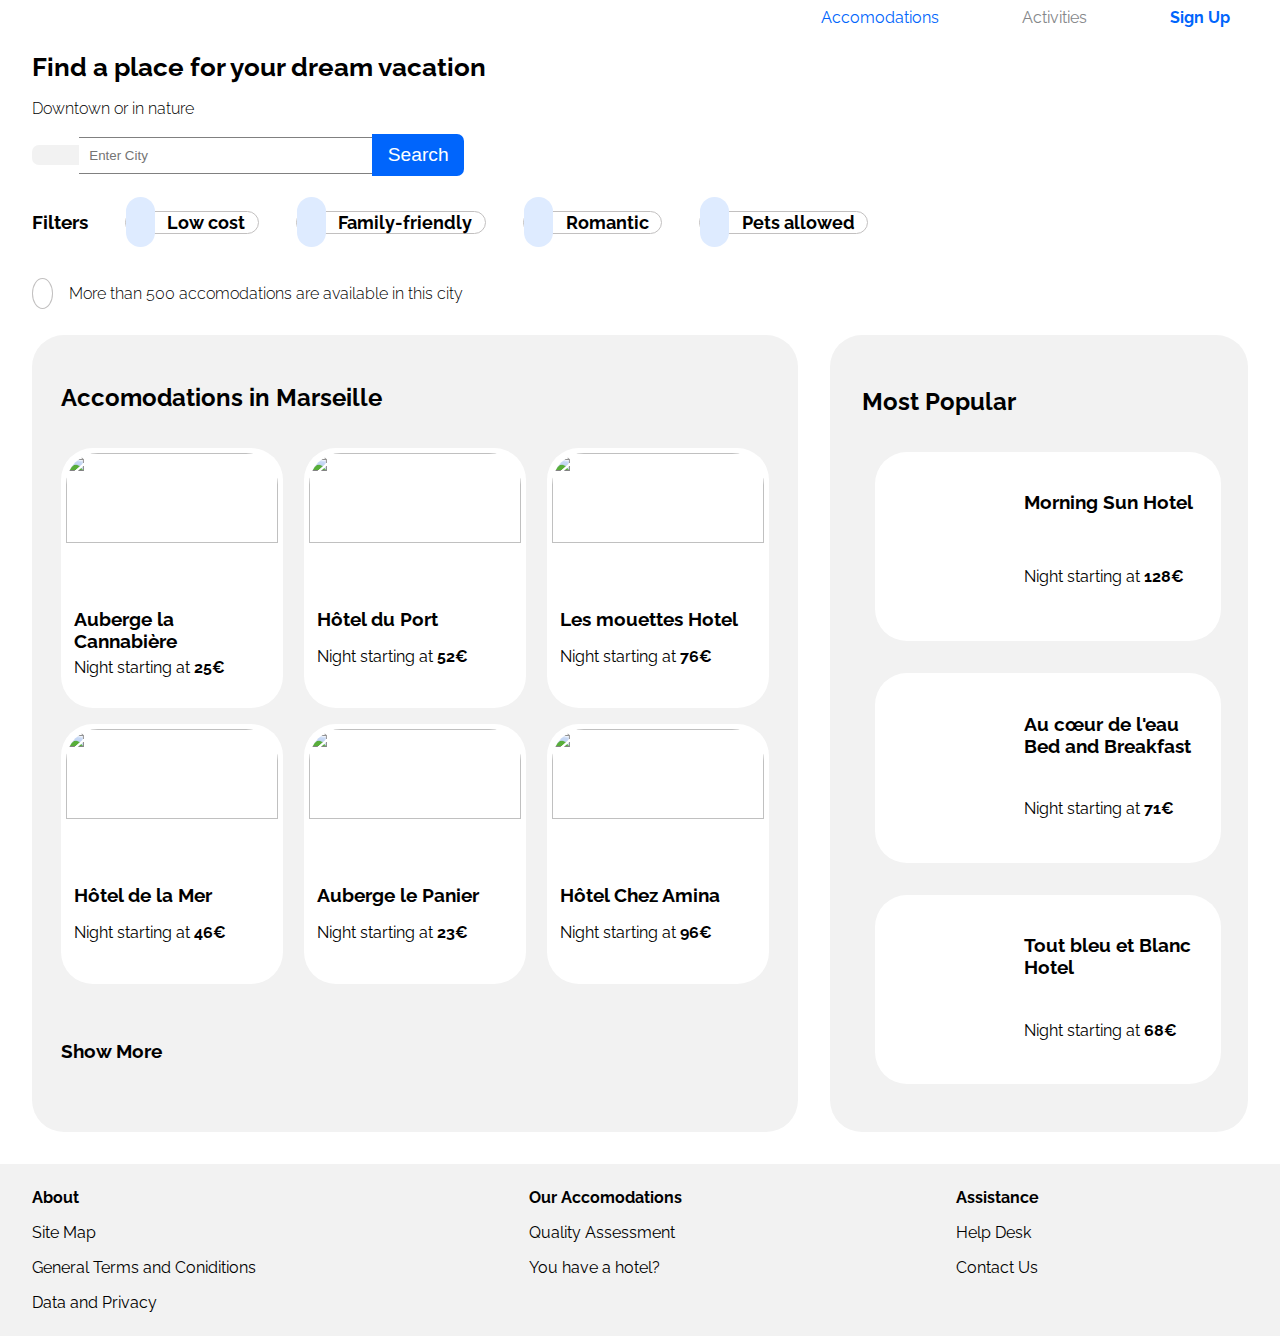
==== reservia.html @ 3a2c218d "Added accomodation and footer sections" ====
<!DOCTYPE html>
<html lang="en">

<head>
    <meta charset="UTF-8">
    <meta name="viewport" content="width=device-width, initial-scale=1.0">
    <title>Reservia Website</title>
    <link rel="stylesheet" href="reservia.css" .css">
    <link rel="preconnect" href="https://fonts.gstatic.com">
    <link href="https://fonts.googleapis.com/css2?family=Raleway:wght@100;200;300;400;500;600;700;800&display=swap"
        rel="stylesheet">
    <script src="https://kit.fontawesome.com/8d3af4ce61.js" crossorigin="anonymous"></script>
</head>

<body>
    <nav id="mainNavbar">
        <a href="#" id="logo">
            <img src="Reservia ressources EN/images/logo/Reservia.svg" alt="">
        </a>
        <a href="#" id="acomms">Accomodations</a>
        <a href="#" id="activities">Activities</a>
        <a href="#" id="signUp">Sign Up</a>
    </nav>
    <main>
        <section>
            <h1>Find a place for your dream vacation</h1>
            <div id="dt">Downtown or in nature</div>
            <form class="search">
                <i class="fas fa-map-marker-alt"></i>
                <input type="text" placeholder="Enter City">
                <button>Search</button>
            </form>
        </section>
        <section>
            <div id="filters">
                <h3>Filters</h3>
                <a href="#" class="filterbtn">
                    <i class="fas fa-money-bill-wave"></i>
                    <span>Low cost</span>
                </a>
                <a href="#" class="filterbtn">
                    <i class="fas fa-child fa-fw"></i>
                    <span>Family-friendly</span>
                </a>
                <a href="#" class="filterbtn">
                    <i class="fas fa-heart"></i>
                    <span>Romantic</span>
                </a>
                <a href="#" class="filterbtn">
                    <i class="fas fa-dog"></i>
                    <span>Pets allowed</span>
                </a>
            </div>
        </section>
        <section>
            <div class="info">
                <i class="fas fa-info"></i>
                More than 500 accomodations are available in this city
            </div>
        </section>
        <section id="acomm">
            <div id="Acommodations">
                <h2>Accomodations in Marseille</h2>
                <div class="cards">
                    <a href="#" class="accomCard">
                        <img src="Reservia ressources EN/images/hebergements/3_medium/marcus-loke-WQJvWU_HZFo-unsplash.jpg"
                            alt="">
                        <div class="cardInfo">
                            <h3>Auberge la Cannabière</h3>
                            <div>Night starting at <b>25€</b></div>
                            <div>
                                <i class="fas fa-star on"></i>
                                <i class="fas fa-star on"></i>
                                <i class="fas fa-star on"></i>
                                <i class="fas fa-star on"></i>
                                <i class="fas fa-star off"></i>
                            </div>
                        </div>
                    </a>
                    <a href="#" class="accomCard">
                        <img src="Reservia ressources EN/images/hebergements/3_medium/fred-kleber-gTbaxaVLvsg-unsplash.jpg"
                            alt="">
                        <div class="cardInfo">
                            <h3>Hôtel du Port</h3>
                            <div>Night starting at <b>52€</b></div>
                            <div>
                                <i class="fas fa-star on"></i>
                                <i class="fas fa-star on"></i>
                                <i class="fas fa-star on"></i>
                                <i class="fas fa-star on"></i>
                                <i class="fas fa-star on"></i>
                            </div>
                        </div>
                    </a>
                    <a href="#" class="accomCard">
                        <img src="Reservia ressources EN/images/hebergements/3_medium/reisetopia-B8WIgxA_PFU-unsplash.jpg"
                            alt="">
                        <div class="cardInfo">
                            <h3>Les mouettes Hotel</h3>
                            <div>Night starting at <b>76€</b></div>
                            <div>
                                <i class="fas fa-star on"></i>
                                <i class="fas fa-star on"></i>
                                <i class="fas fa-star on"></i>
                                <i class="fas fa-star on"></i>
                                <i class="fas fa-star off"></i>
                            </div>
                        </div>
                    </a>
                    <a href="#" class="accomCard">
                        <img src="Reservia ressources EN/images/hebergements/3_medium/annie-spratt-Eg1qcIitAuA-unsplash.jpg"
                            alt="">
                        <div class="cardInfo">
                            <h3>Hôtel de la Mer</h3>
                            <div>Night starting at <b>46€</b></div>
                            <div>
                                <i class="fas fa-star on"></i>
                                <i class="fas fa-star on"></i>
                                <i class="fas fa-star on"></i>
                                <i class="fas fa-star off"></i>
                                <i class="fas fa-star off"></i>
                            </div>
                        </div>
                    </a>
                    <a href="#" class="accomCard">
                        <img src="Reservia ressources EN/images/hebergements/3_medium/nicate-lee-kT-ZyaiwBe0-unsplash.jpg"
                            alt="">
                        <div class="cardInfo">
                            <h3>Auberge le Panier</h3>
                            <div>Night starting at <b>23€</b></div>
                            <div>
                                <i class="fas fa-star on"></i>
                                <i class="fas fa-star on"></i>
                                <i class="fas fa-star on"></i>
                                <i class="fas fa-star on"></i>
                                <i class="fas fa-star off"></i>
                            </div>
                        </div>
                    </a>
                    <a href="#" class="accomCard">
                        <img src="Reservia ressources EN/images/hebergements/3_medium/febrian-zakaria-M6S1WvfW68A-unsplash.jpg"
                            alt="">
                        <div class="cardInfo">
                            <h3>Hôtel Chez Amina</h3>
                            <div>Night starting at <b>96€</b></div>
                            <div>
                                <i class="fas fa-star on"></i>
                                <i class="fas fa-star on"></i>
                                <i class="fas fa-star on"></i>
                                <i class="fas fa-star on"></i>
                                <i class="fas fa-star on"></i>
                            </div>
                        </div>
                    </a>
                </div>
                <h3 id="show">Show More</h3>
            </div>
            <div id="mostPop">
                <div id="mpHead">
                    <h2>Most Popular</h2>
                    <i class="fas fa-chart-line"></i>
                </div>
                <div class="mpCards">
                    <a href="#" class="mpCard">
                        <img src="Reservia ressources EN/images/hebergements/3_medium/emile-guillemot-Bj_rcSC5XfE-unsplash.jpg"
                            alt="">
                        <div class="mpCardInfo">
                            <h3>Morning Sun Hotel</h3>
                            <div>Night starting at <b>128€</b></div>
                            <div>
                                <i class="fas fa-star on"></i>
                                <i class="fas fa-star on"></i>
                                <i class="fas fa-star on"></i>
                                <i class="fas fa-star on"></i>
                                <i class="fas fa-star on"></i>
                            </div>
                        </div>
                    </a>
                    <a href="#" class="mpCard">
                        <img src="Reservia ressources EN/images/hebergements/3_medium/aw-creative-VGs8z60yT2c-unsplash.jpg"
                            alt="">
                        <div class="mpCardInfo">
                            <h3>Au cœur de l'eau Bed and Breakfast</h3>
                            <div>Night starting at <b>71€</b></div>
                            <div>
                                <i class="fas fa-star on"></i>
                                <i class="fas fa-star on"></i>
                                <i class="fas fa-star on"></i>
                                <i class="fas fa-star on"></i>
                                <i class="fas fa-star off"></i>
                            </div>
                        </div>
                    </a>
                    <a href="#" class="mpCard">
                        <img src="Reservia ressources EN/images/hebergements/3_medium/febrian-zakaria-sjvU0THccQA-unsplash.jpg"
                            alt="">
                        <div class="mpCardInfo">
                            <h3>Tout bleu et Blanc Hotel</h3>
                            <div>Night starting at <b>68€</b></div>
                            <div>
                                <i class="fas fa-star on"></i>
                                <i class="fas fa-star on"></i>
                                <i class="fas fa-star on"></i>
                                <i class="fas fa-star on"></i>
                                <i class="fas fa-star off"></i>
                            </div>
                        </div>
                    </a>
                </div>
            </div>
        </section>
    </main>
    <footer>
        <div class="footsec">
            <h4>About</h4>
            <div>Site Map</div>
            <div>General Terms and Coniditions</div>
            <div>Data and Privacy</div>
        </div>
        <div class="footsec">
            <h4>Our Accomodations</h4>
            <div>Quality Assessment</div>
            <div>You have a hotel?</div>
        </div>
        <div class="footsec">
            <h4>Assistance</h4>
            <div>Help Desk</div>
            <div>Contact Us</div>
        </div>
    </footer>
</body>

</html>
---- reservia.css ----
body{
    font-family: "Raleway", sans-serif;
    padding: 0;
    margin: 0;
}

#mainNavbar{
    display: flex;
    align-items: center;
    padding: 0.5em 0.5em 0.5em 2em;
}

#logo{
    flex-grow: 9;
}

#acomms{
    text-align: center;
    text-decoration: none;
    color: #0065FC;
    flex-grow: 1;
}

#acomms:hover{
    color: #043379;
}

#activities{
    text-align: center;
    text-decoration: none;
    color: #85878a;
    flex-grow: 1;
}

#activities:hover{
    color: #414142;
}

#signUp{
    text-align: center;
    text-decoration: none;
    font-weight: bold;
    color: #0065FC;
    flex-grow: 1;
}

#signUp:hover{
    color: #043379;
}

h1{
    font-size: 1.6em;
}

main{
    padding-left: 2em;
}

#dt{
    font-weight: 300;
}
form{
    margin: 1rem 1rem 1rem 0;
    display: flex;
    align-items: center;
    padding: 0;
    width: 27rem;
    border-radius: 7px;
}

form i{
    padding: 10px;
    border-radius: 7px 0 0 7px;
    background-color: #f2f2f2;
    width: 7%;
    float: left;
    text-align: center;
    font-size: 20px;
}

form input{
    padding: 10px;
    border-top:0.3px solid grey ;
    border-bottom: 0.3px solid grey ;
    border-left: none;
    border-right: none;
    width: 70%;
    height:100%;
    float: left;
}

form button{
    width: 23%;
    padding: 10px;
    border: none;
    border-radius: 0 7px 7px 0;
    background-color: #0065FC;
    color: white;
    font-size: 1.2rem;
    float: left;
    cursor: pointer;
}

form button:hover{
    background-color: #034bb8;
}

#filters{
    display: flex;
    max-width: 67%;
    justify-content: space-between;
    align-items: center;
}

#filters h3{
    display: inline-block;
    margin-right:0;
    max-width: 20%;
}

.filterbtn{
    display: inline-block;
    border: 0.5px solid #c2c0c0;
    border-radius: 2em;
    padding: 0;
    text-decoration: none;
    transition: ease-out 0.3s;
}

.filterbtn span{
    font-size: 18px;
    font-weight: bold;
    color: black;
    margin: 0.4em 0.7em;
}

.filterbtn i{
    background-color: #deebff;
    color: #0065FC;
    padding:0.8em;
    border-radius: 2em;
    font-size: 18px;
}

.filterbtn:hover{
    background-color: #deebff;
    transition: 0.7s;
}

.info i{
    color: #0065FC;
    border: 0.3px solid #c2c0c0;
    border-radius: 60%;
    padding: 0.3em 0.6em;
    margin-right: 1em;
}

.info{
    margin-top: 2em;
    font-weight: 300;
}

#acomm{
    display: flex;
    justify-content: space-between;
}

#Acommodations{
    background-color: #f2f2f2;
    border-radius: 2em;
    padding: 1.8em;
    width: 60%;
    margin: 2em 0 2em 0;
}

#show{
    margin-top: 3em;
}

#mostPop{
    background-color: #f2f2f2;
    border-radius: 2em;
    padding: 2em;
    width: 30%;
    margin: 2em;
}

#mpHead{
    display: flex;
    flex-direction: row;
    align-items: center;
    justify-content: space-between;
}

#mpHead i{
    font-size: 28px;
}

.cards{
    display: flex;
    justify-content: space-between;
    align-content: space-around;
    flex-wrap: wrap;

}

.accomCard{
    width: 30%;
    height: 250px;
    padding: 0.3em;
    margin-top: 1em;
    border: none;
    border-radius: 2em;
    background-color: white;
    color: black;
    text-decoration: none;
}

.accomCard img{
    width: 100%;
    height: 60%;
    object-fit: cover;
    border-radius: 2em 2em 0 0;
}

.cardInfo h3{
    margin: 0;
}

.cardInfo{
    height: 30%;
    display: flex;
    flex-direction: column;
    justify-content: space-between;
    margin: 0.3em 0.6em 0.5em 0.5em;
}

.mpCards{
    display: flex;
    flex-direction: column;
    flex-wrap: wrap;
    justify-content: space-between;
}

.mpCard{
    width: 95%;
    height: 180px;
    padding: 0.3em;
    margin: 1em 0.8em;
    border: none;
    border-radius: 2em;
    background-color: white;
    color: black;
    text-decoration: none;
    display: flex;
}

.mpCard img{
    width: 40%;
    border-radius: 2em 0 0 2em;
    object-fit: cover;
}

.mpCardInfo{
    width: 55%;
    margin: 1em ;
    display: flex;
    flex-direction: column;
    justify-content: space-between;
}

.on{
    color: #0065FC;
}

.off{
    color:#f2f2f2;
}




footer{
    background-color: #f2f2f2;
    display: flex;
    justify-content: space-between;
}

.footsec{
    margin: 0.5em 0.5em 0.5em 2em;
    flex-grow: 4;
}

.footsec div, .footsec h4{
    margin-top: 1em;
    margin-bottom: 1em;
}
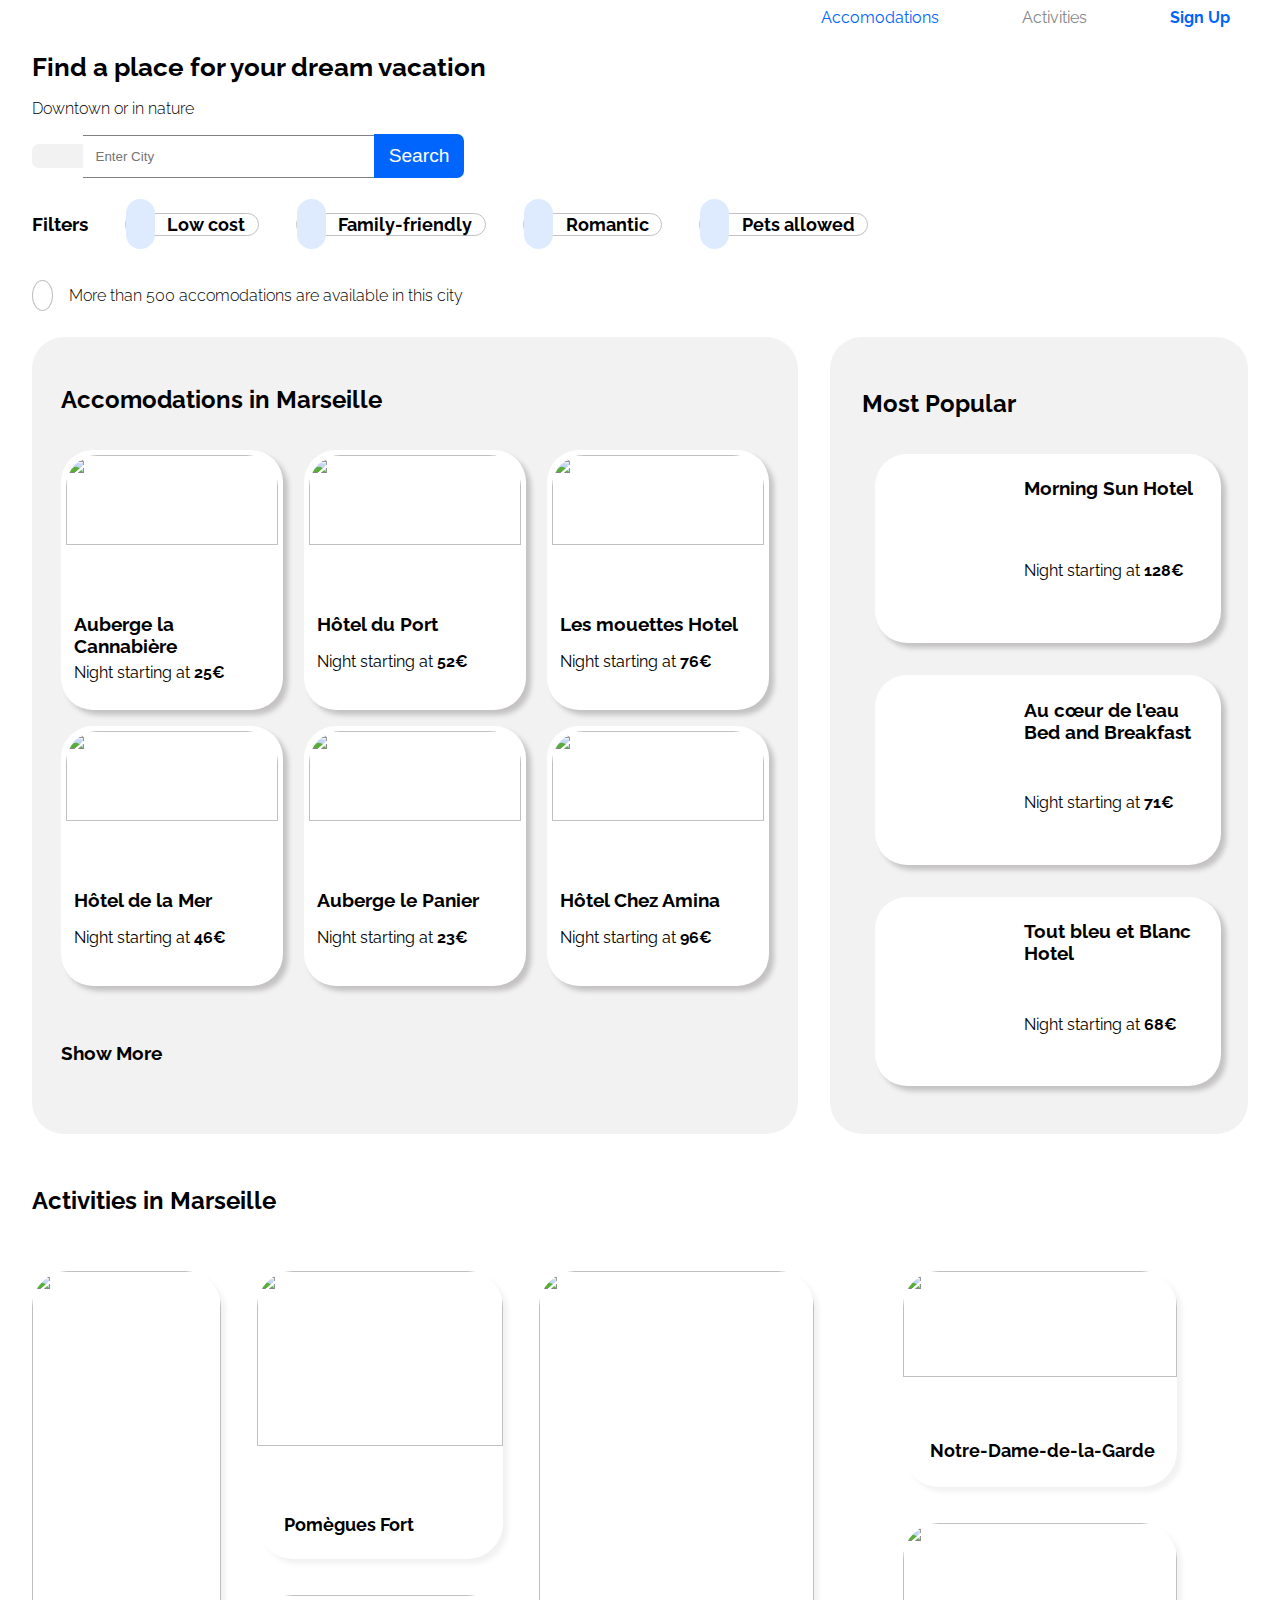
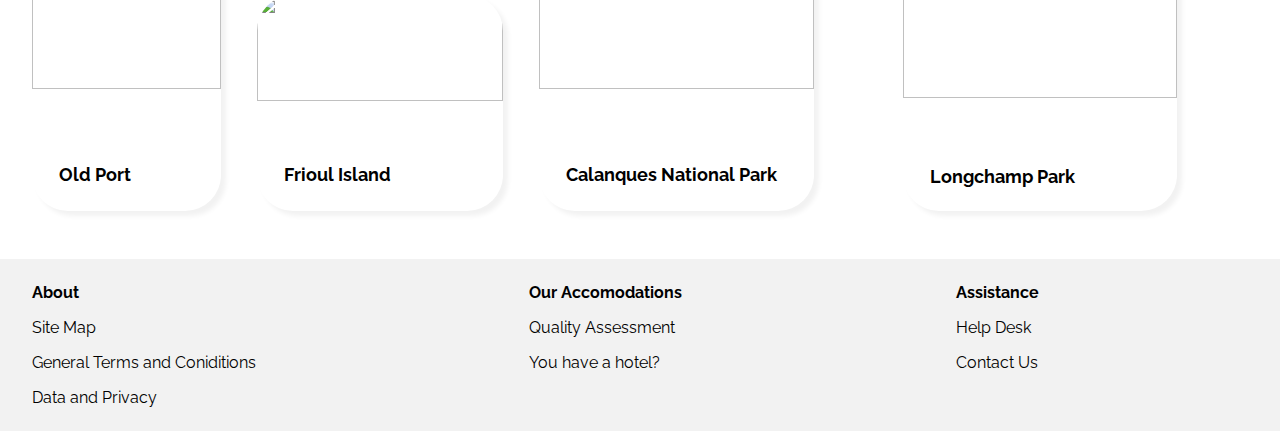
==== commit 02b7c4c8: "Added Activities Section" ====
--- a/reservia.html
+++ b/reservia.html
@@ -65,7 +65,7 @@
                     <a href="#" class="accomCard">
                         <img src="Reservia ressources EN/images/hebergements/3_medium/marcus-loke-WQJvWU_HZFo-unsplash.jpg"
                             alt="">
-                        <div class="cardInfo">
+                        <div class="accomCardInfo">
                             <h3>Auberge la Cannabière</h3>
                             <div>Night starting at <b>25€</b></div>
                             <div>
@@ -80,7 +80,7 @@
                     <a href="#" class="accomCard">
                         <img src="Reservia ressources EN/images/hebergements/3_medium/fred-kleber-gTbaxaVLvsg-unsplash.jpg"
                             alt="">
-                        <div class="cardInfo">
+                        <div class="accomCardInfo">
                             <h3>Hôtel du Port</h3>
                             <div>Night starting at <b>52€</b></div>
                             <div>
@@ -95,7 +95,7 @@
                     <a href="#" class="accomCard">
                         <img src="Reservia ressources EN/images/hebergements/3_medium/reisetopia-B8WIgxA_PFU-unsplash.jpg"
                             alt="">
-                        <div class="cardInfo">
+                        <div class="accomCardInfo">
                             <h3>Les mouettes Hotel</h3>
                             <div>Night starting at <b>76€</b></div>
                             <div>
@@ -110,7 +110,7 @@
                     <a href="#" class="accomCard">
                         <img src="Reservia ressources EN/images/hebergements/3_medium/annie-spratt-Eg1qcIitAuA-unsplash.jpg"
                             alt="">
-                        <div class="cardInfo">
+                        <div class="accomCardInfo">
                             <h3>Hôtel de la Mer</h3>
                             <div>Night starting at <b>46€</b></div>
                             <div>
@@ -125,7 +125,7 @@
                     <a href="#" class="accomCard">
                         <img src="Reservia ressources EN/images/hebergements/3_medium/nicate-lee-kT-ZyaiwBe0-unsplash.jpg"
                             alt="">
-                        <div class="cardInfo">
+                        <div class="accomCardInfo">
                             <h3>Auberge le Panier</h3>
                             <div>Night starting at <b>23€</b></div>
                             <div>
@@ -140,7 +140,7 @@
                     <a href="#" class="accomCard">
                         <img src="Reservia ressources EN/images/hebergements/3_medium/febrian-zakaria-M6S1WvfW68A-unsplash.jpg"
                             alt="">
-                        <div class="cardInfo">
+                        <div class="accomCardInfo">
                             <h3>Hôtel Chez Amina</h3>
                             <div>Night starting at <b>96€</b></div>
                             <div>
@@ -207,6 +207,35 @@
                         </div>
                     </a>
                 </div>
+            </div>
+        </section>
+        <section id="activs">
+            <h2>Activities in Marseille</h2>
+            <div id="activCards">
+                <a href="#" class="activCard tall">
+                    <img src="Reservia ressources EN/images/activites/3_medium/reno-laithienne-QUgJhdY5Fyk-unsplash.jpg" alt="">
+                    <div>Old Port</div>
+                </a>
+                <a href="#" class="activCard medium">
+                    <img src="Reservia ressources EN/images/activites/3_medium/paul-hermann-QFTrLdQIRhI-unsplash.jpg" alt="">
+                    <div>Pomègues Fort</div>
+                </a>
+                <a href="#" class="activCard small">
+                    <img src="Reservia ressources EN/images/activites/3_medium/kevin-hikari-rV_Qd1l-VXg-unsplash.jpg" alt="">
+                    <div>Frioul Island</div>
+                </a>
+                <a href="#" class="activCard tall">
+                    <img src="Reservia ressources EN/images/activites/3_medium/kilyan-sockalingum-NR8-cBCN3aI-unsplash.jpg" alt="">
+                    <div>Calanques National Park</div>
+                </a>
+                <a href="#" class="activCard small">
+                    <img src="Reservia ressources EN/images/activites/3_medium/florian-wehde-xW9e8gdotxI-unsplash.jpg" alt="">
+                    <div>Notre-Dame-de-la-Garde</div>
+                </a>
+                <a href="#" class="activCard medium">
+                    <img src="Reservia ressources EN/images/activites/3_medium/lena-paulin-wH2-EJoDcV0-unsplash.jpg" alt="">
+                    <div>Longchamp Park</div>
+                </a>
             </div>
         </section>
     </main>
--- a/reservia.css
+++ b/reservia.css
@@ -64,12 +64,12 @@
     display: flex;
     align-items: center;
     padding: 0;
-    width: 27rem;
+    width: 27em;
     border-radius: 7px;
 }
 
 form i{
-    padding: 10px;
+    padding: 12px;
     border-radius: 7px 0 0 7px;
     background-color: #f2f2f2;
     width: 7%;
@@ -79,7 +79,7 @@
 }
 
 form input{
-    padding: 10px;
+    padding: 13px;
     border-top:0.3px solid grey ;
     border-bottom: 0.3px solid grey ;
     border-left: none;
@@ -91,12 +91,12 @@
 
 form button{
     width: 23%;
-    padding: 10px;
+    padding: 11px;
     border: none;
     border-radius: 0 7px 7px 0;
     background-color: #0065FC;
     color: white;
-    font-size: 1.2rem;
+    font-size: 1.2em;
     float: left;
     cursor: pointer;
 }
@@ -214,6 +214,7 @@
     background-color: white;
     color: black;
     text-decoration: none;
+    box-shadow: 5px 5px 5px #c4c2c2;
 }
 
 .accomCard img{
@@ -223,16 +224,16 @@
     border-radius: 2em 2em 0 0;
 }
 
-.cardInfo h3{
+.accomCardInfo h3{
     margin: 0;
 }
 
-.cardInfo{
+.accomCardInfo{
     height: 30%;
     display: flex;
     flex-direction: column;
     justify-content: space-between;
-    margin: 0.3em 0.6em 0.5em 0.5em;
+    margin: 0.5em 0.6em 0.5em 0.5em;
 }
 
 .mpCards{
@@ -253,6 +254,7 @@
     color: black;
     text-decoration: none;
     display: flex;
+    box-shadow: 5px 5px 5px #c4c2c2;
 }
 
 .mpCard img{
@@ -263,7 +265,7 @@
 
 .mpCardInfo{
     width: 55%;
-    margin: 1em ;
+    margin: 0em 1em 1em 1em ;
     display: flex;
     flex-direction: column;
     justify-content: space-between;
@@ -277,8 +279,67 @@
     color:#f2f2f2;
 }
 
-
-
+#activs{
+    margin-bottom: 3em;
+}
+
+#activCards{
+    display: flex;
+    justify-content: space-between;
+    flex-wrap: wrap;
+    flex-direction: column;
+    max-height: 40em;
+}
+
+.activCard{
+    margin: 2em 2em 0 0;
+    max-width: 22%;
+    text-decoration: none;
+    color: black;
+    font-size: 18px;
+    font-weight: bold;
+    border: none;
+    border-radius: 2em;
+    box-shadow: 5px 5px 5px #f2f2f2;
+}
+
+.activCard div{
+    margin: 1em 0 0 1.5em;
+    height: 18px;
+}
+
+.tall{
+    height: 30em;
+}
+
+.tall img{
+    width:100%;
+    height: 88%;
+    border-radius: 2em 2em 0 0;
+    object-fit: cover;
+}
+
+.medium{
+    height: 16em;
+}
+
+.medium img{
+    width: 100%;
+    height: 78%;
+    border-radius: 2em 2em 0 0;
+    object-fit: cover;
+}
+
+.small{
+    height: 12em;
+}
+
+.small img{
+    width: 100%;
+    height: 70%;
+    border-radius: 2em 2em 0 0;
+    object-fit: cover;
+}
 
 footer{
     background-color: #f2f2f2;
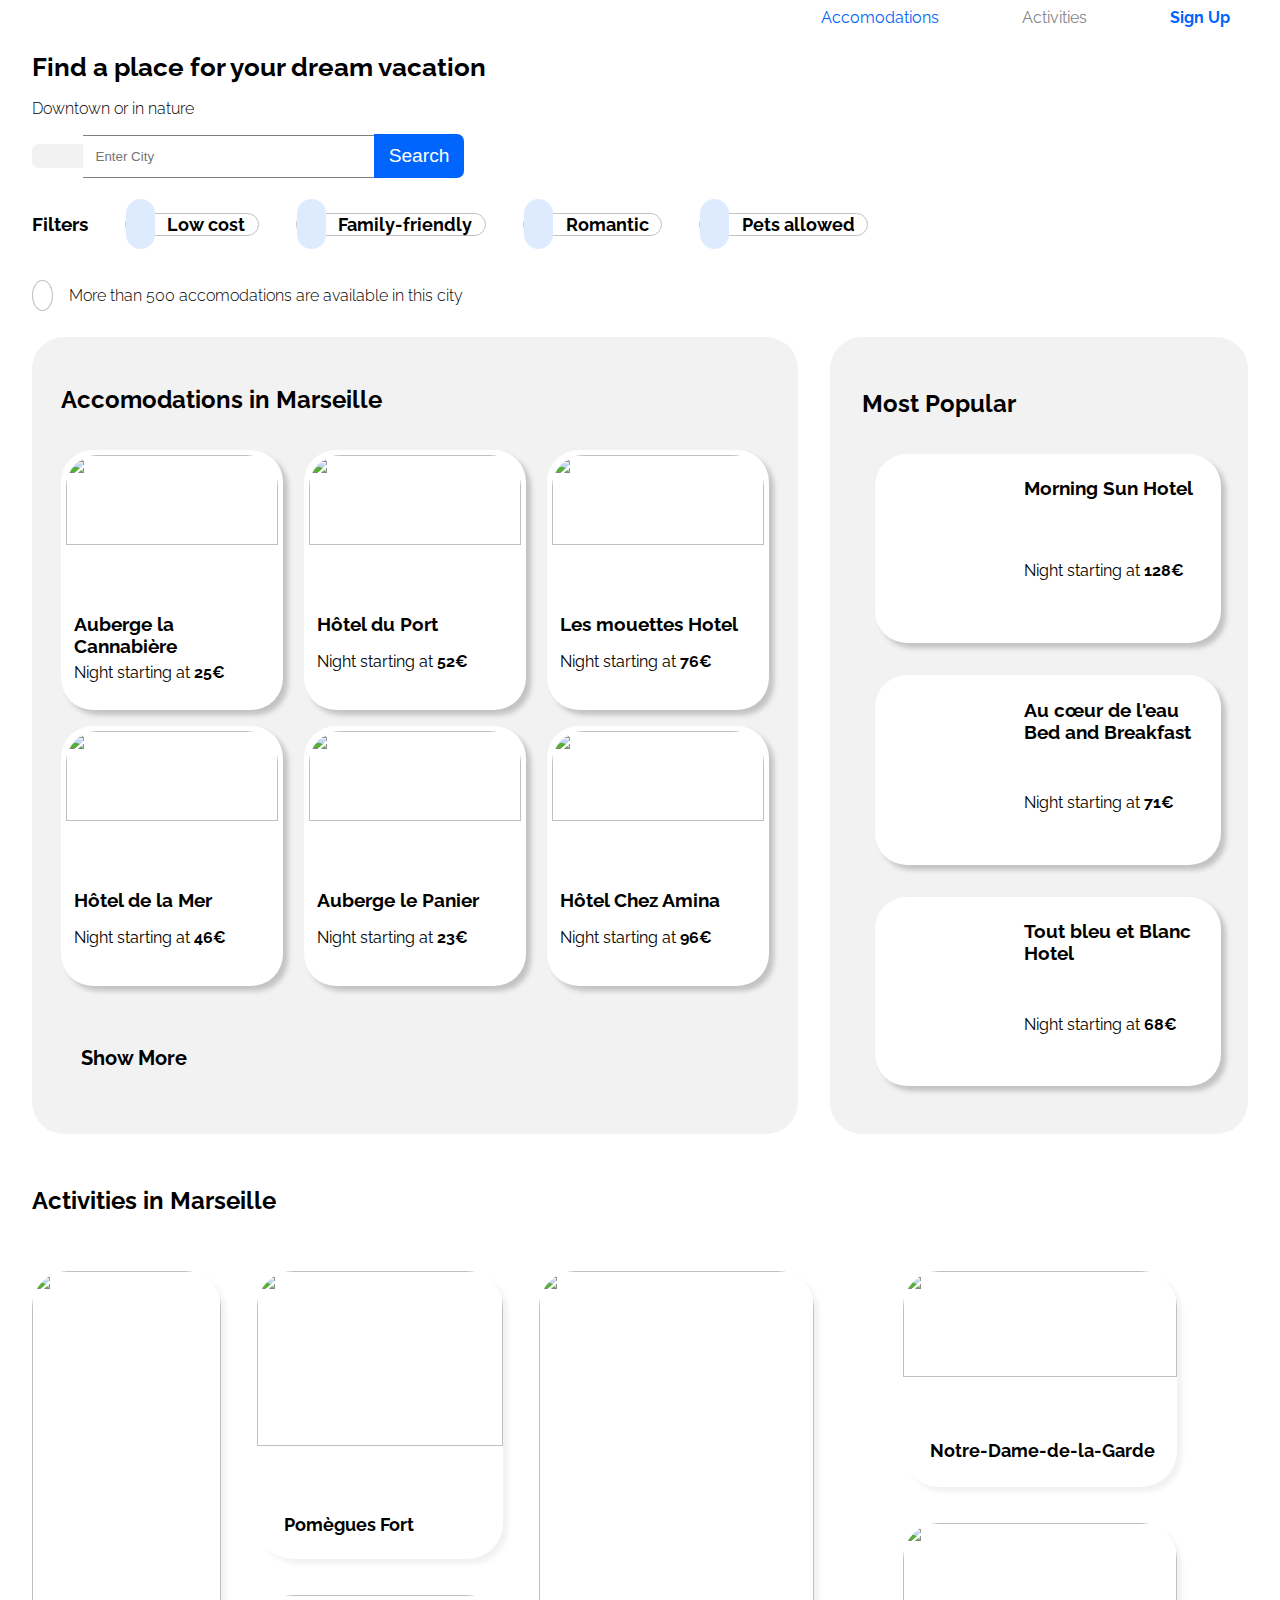
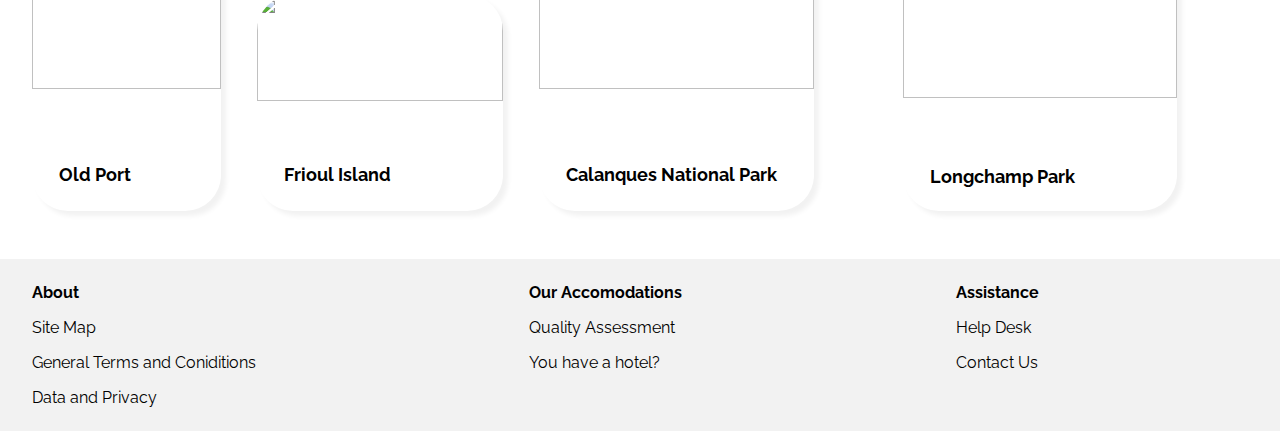
==== commit 567b6c96: "Edited show more" ====
--- a/reservia.html
+++ b/reservia.html
@@ -153,7 +153,7 @@
                         </div>
                     </a>
                 </div>
-                <h3 id="show">Show More</h3>
+                <a href="#" id="show">Show More</a>
             </div>
             <div id="mostPop">
                 <div id="mpHead">
--- a/reservia.css
+++ b/reservia.css
@@ -174,7 +174,13 @@
 }
 
 #show{
+    display: block;
     margin-top: 3em;
+    margin-left: 1em;
+    color: black;
+    font-size: 20px;
+    font-weight: bold;
+    text-decoration: none;
 }
 
 #mostPop{
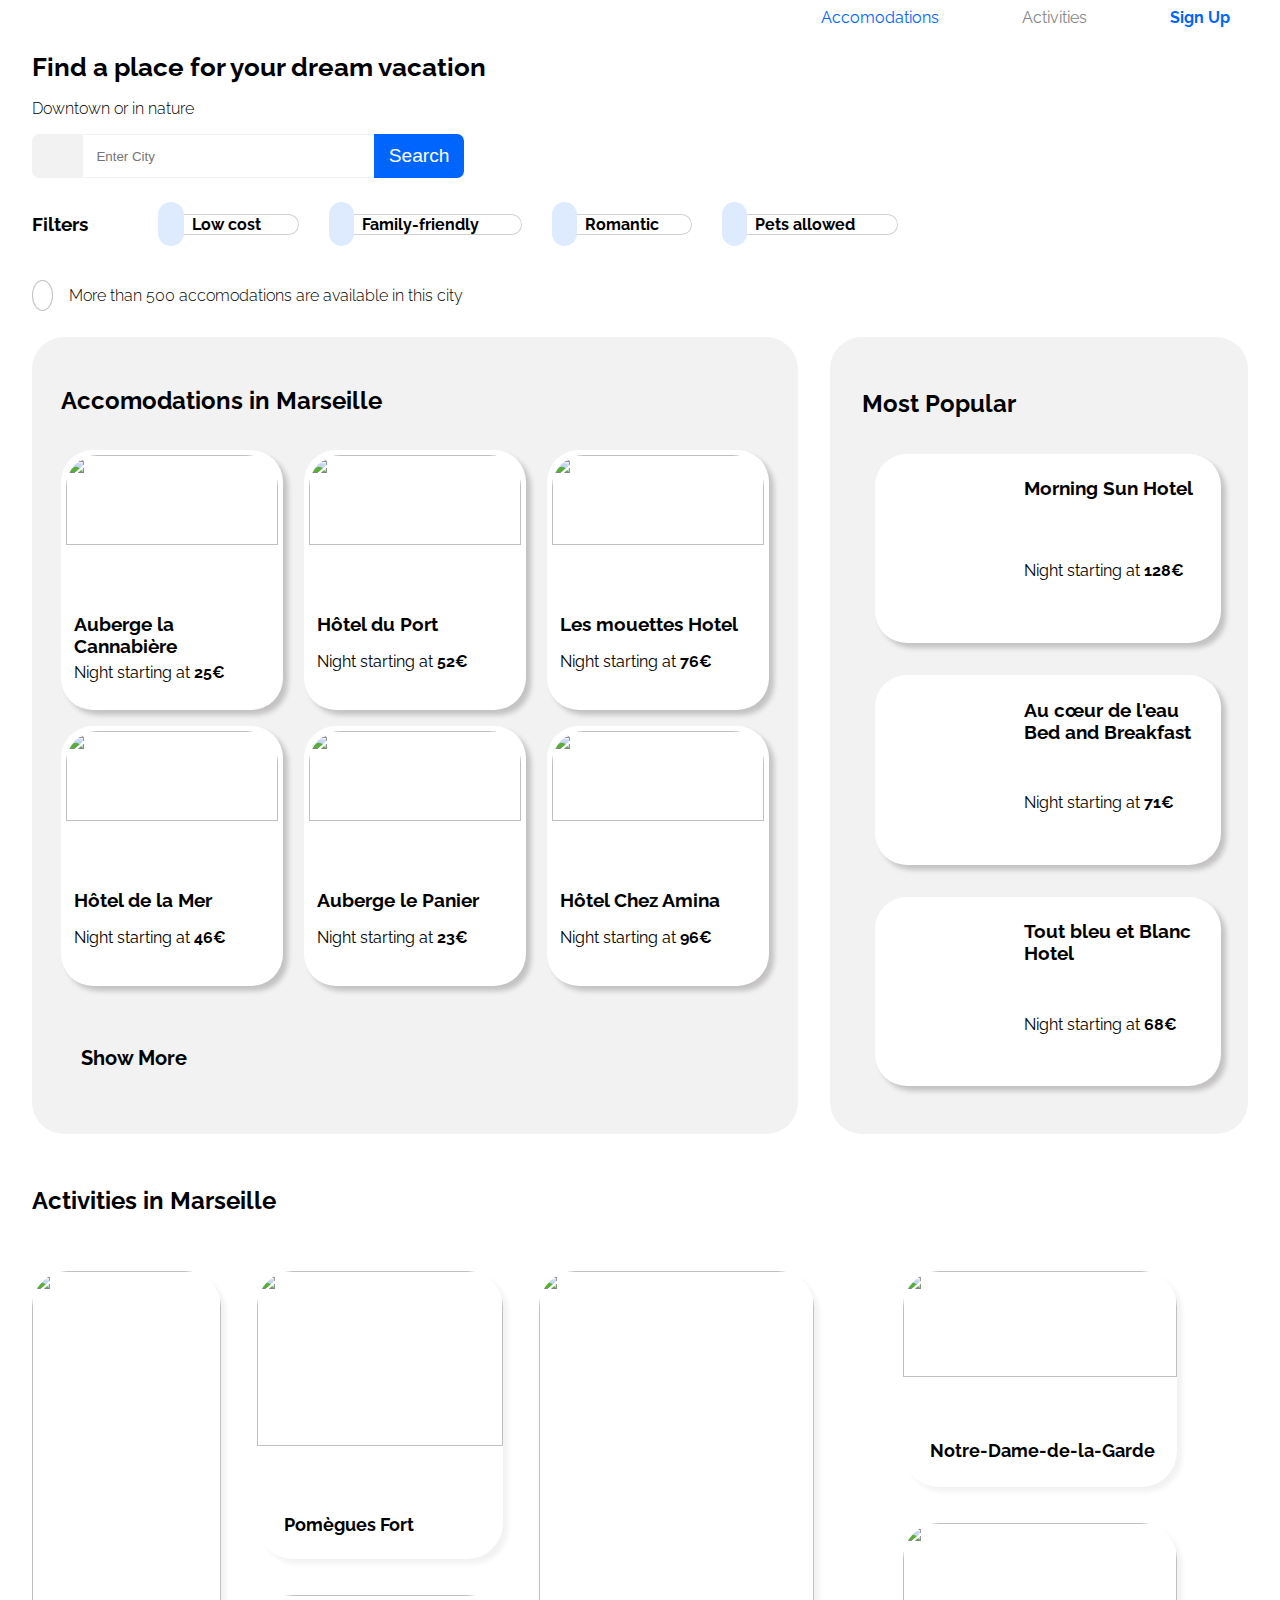
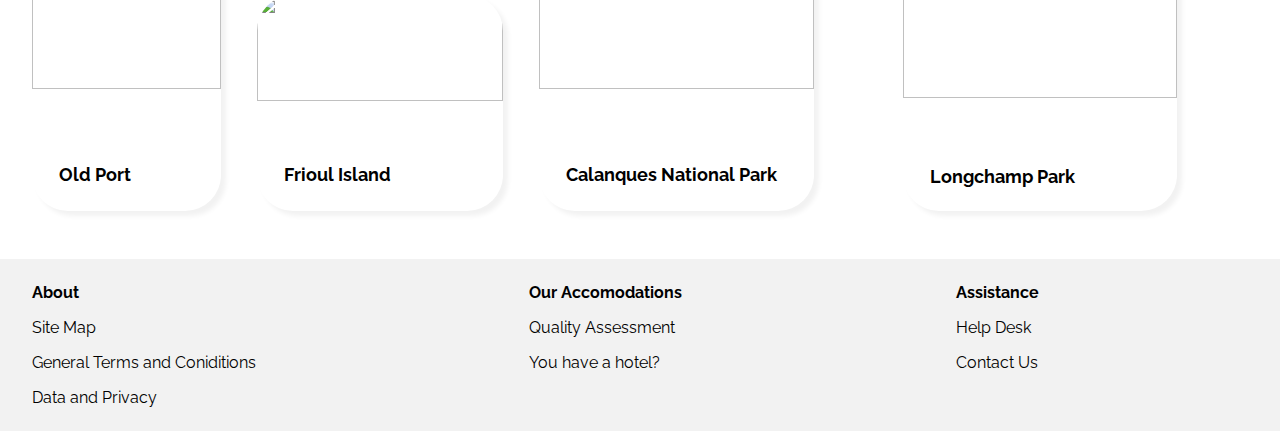
==== commit f8087ab4: "First responsive edit" ====
--- a/reservia.html
+++ b/reservia.html
@@ -26,29 +26,29 @@
             <h1>Find a place for your dream vacation</h1>
             <div id="dt">Downtown or in nature</div>
             <form class="search">
-                <i class="fas fa-map-marker-alt"></i>
+                <i class="fas fa-map-marker-alt map"></i>
                 <input type="text" placeholder="Enter City">
-                <button>Search</button>
+                <button><span class="text">Search</span><span class="icon"><i class="fas fa-search"></i></span></button>
             </form>
         </section>
         <section>
             <div id="filters">
                 <h3>Filters</h3>
-                <a href="#" class="filterbtn">
+                <a href="#" class="filterbtn" id="lc">
                     <i class="fas fa-money-bill-wave"></i>
-                    <span>Low cost</span>
-                </a>
-                <a href="#" class="filterbtn">
+                    <div>Low cost</div>
+                </a>
+                <a href="#" class="filterbtn" id="ff">
                     <i class="fas fa-child fa-fw"></i>
-                    <span>Family-friendly</span>
-                </a>
-                <a href="#" class="filterbtn">
+                    <div>Family-friendly</div>
+                </a>
+                <a href="#" class="filterbtn" id="rom">
                     <i class="fas fa-heart"></i>
-                    <span>Romantic</span>
-                </a>
-                <a href="#" class="filterbtn">
+                    <div>Romantic</div>
+                </a>
+                <a href="#" class="filterbtn" id="pa">
                     <i class="fas fa-dog"></i>
-                    <span>Pets allowed</span>
+                    <div>Pets allowed</div>
                 </a>
             </div>
         </section>
--- a/reservia.css
+++ b/reservia.css
@@ -22,7 +22,7 @@
 }
 
 #acomms:hover{
-    color: #043379;
+    color: #0547ac;
 }
 
 #activities{
@@ -45,7 +45,43 @@
 }
 
 #signUp:hover{
-    color: #043379;
+    color: #0547ac;
+}
+
+@media screen and (max-width:640px){
+    #mainNavbar{
+        flex-wrap: wrap;
+        padding: 0;
+    }
+    #logo {
+        width: 50%;
+        padding: 0.25em 1em 0.25em 1em;
+    }
+    #acomms{
+        width: 50%;
+        order: 1;
+        padding: 0.25em 0 0.5em 0;
+        border-bottom: 3px solid #f2f2f2;
+        margin: 0;
+        font-size: 14px;
+    }
+    #acomms:hover{
+        border-bottom: 3px solid #0065fc;
+    }
+    #activities{
+        width: 50%;
+        order: 2;
+        padding: 0.25em 0 0.5em 0;
+        border-bottom: 3px solid #f2f2f2;
+        font-size: 14px;
+    }
+    #activities:hover{
+        border-bottom: 3px solid #0065fc;
+    }
+    #signUp{
+        width: 30%;
+        padding: 0.25em 1em 0.25em 1em;
+    } 
 }
 
 h1{
@@ -56,9 +92,16 @@
     padding-left: 2em;
 }
 
+@media screen and (max-width:640px){
+    main{
+        padding-left:1em;
+    }
+}
+
 #dt{
     font-weight: 300;
 }
+
 form{
     margin: 1rem 1rem 1rem 0;
     display: flex;
@@ -68,26 +111,29 @@
     border-radius: 7px;
 }
 
-form i{
-    padding: 12px;
+.map{
+    padding: 0.65em;
     border-radius: 7px 0 0 7px;
     background-color: #f2f2f2;
     width: 7%;
+    height: 1em;
     float: left;
     text-align: center;
-    font-size: 20px;
-}
+    font-size: 1.2em;
+}
+
 
 form input{
     padding: 13px;
-    border-top:0.3px solid grey ;
-    border-bottom: 0.3px solid grey ;
+    border-top:0.3px solid #f2f2f2 ;
+    border-bottom: 0.3px solid #f2f2f2;
     border-left: none;
     border-right: none;
     width: 70%;
-    height:100%;
+    height:1.2em;
     float: left;
 }
+
 
 form button{
     width: 23%;
@@ -101,13 +147,64 @@
     cursor: pointer;
 }
 
+.icon{
+    display: none;
+    font-size: 1.2em;
+    padding: 11px;
+}
+
 form button:hover{
     background-color: #034bb8;
 }
 
+@media screen and (max-width: 1008px) {
+    h1{
+        font-size: 1.4em;
+    }
+    form{
+        width: 21em;
+    }
+    .map{
+        font-size: 1.1em;
+    }
+    form button{
+        font-size: 1em;
+    }
+    form input{
+        height: 0.9em;
+    }
+}
+
+
+@media screen and (max-width:640px){
+    h1{
+        font-size: 1.2em;
+    }
+    #dt{
+        font-size: 0.8em;
+    }
+    form {
+        width: 95%;
+        
+    }
+    .text{
+        display: none;
+    }
+    .icon{
+        display:inline-block;
+        background: none;
+    }
+    form button {
+        font-size: 0.8em;
+        padding: 0;
+        border-radius: 10px;
+        width: 15%;
+    }
+}
+
 #filters{
     display: flex;
-    max-width: 67%;
+    width: 70%;
     justify-content: space-between;
     align-items: center;
 }
@@ -115,23 +212,27 @@
 #filters h3{
     display: inline-block;
     margin-right:0;
-    max-width: 20%;
+    width: 12%;
 }
 
 .filterbtn{
     display: inline-block;
-    border: 0.5px solid #c2c0c0;
+    border: 0.5px solid #d3d2d2;
+    border-left: none;
     border-radius: 2em;
     padding: 0;
     text-decoration: none;
     transition: ease-out 0.3s;
-}
-
-.filterbtn span{
+    margin-right:0.5em;
+}
+
+.filterbtn div{
     font-size: 18px;
     font-weight: bold;
     color: black;
-    margin: 0.4em 0.7em;
+    display: inline-block;
+    margin-left: 0.5em;
+    text-align: center;
 }
 
 .filterbtn i{
@@ -142,9 +243,82 @@
     font-size: 18px;
 }
 
+#lc{
+    width: 16%;
+}
+
+#ff{
+    width: 22%;
+}
+
+#rom{
+    width: 16%;
+}
+
+#pa{
+    width: 20%;
+}
+
 .filterbtn:hover{
     background-color: #deebff;
     transition: 0.7s;
+}
+
+@media screen and (max-width:1400px){
+    .filterbtn div{
+        font-size: 16px;
+    }
+    .filterbtn i{
+        font-size: 16px;
+    }
+}
+
+@media screen and (max-width:1180px){
+    .filterbtn div{
+        font-size: 13px;
+    }
+    .filterbtn i{
+        font-size: 13px;
+    }
+}
+
+@media screen and (max-width:1008px){
+    #filters{
+        width: 100%;
+    }
+}
+
+@media screen and (max-width:640px){
+    #filters{
+        flex-wrap: wrap;
+    }
+    #filters h3{
+        width: 100%;
+    }
+    .filterbtn{
+        margin-top: 0.5em;
+        font-size: 15px;
+    }
+    #lc{
+        width: 45%;
+    }
+    #rom{
+        width: 45%;
+    }
+    #ff{
+        order:1;
+        width: 50%;
+    }
+    #pa{
+      order:2;
+      width: 55%;
+    }
+}
+
+.info{
+    margin-top: 2em;
+    font-weight: 300;
+    align-items: center;
 }
 
 .info i{
@@ -153,11 +327,16 @@
     border-radius: 60%;
     padding: 0.3em 0.6em;
     margin-right: 1em;
-}
-
-.info{
-    margin-top: 2em;
-    font-weight: 300;
+
+}
+
+@media screen and (max-width:640px){
+    .info{
+        font-size: 14px;
+    }
+    .info i{
+        float: left;
+    }
 }
 
 #acomm{
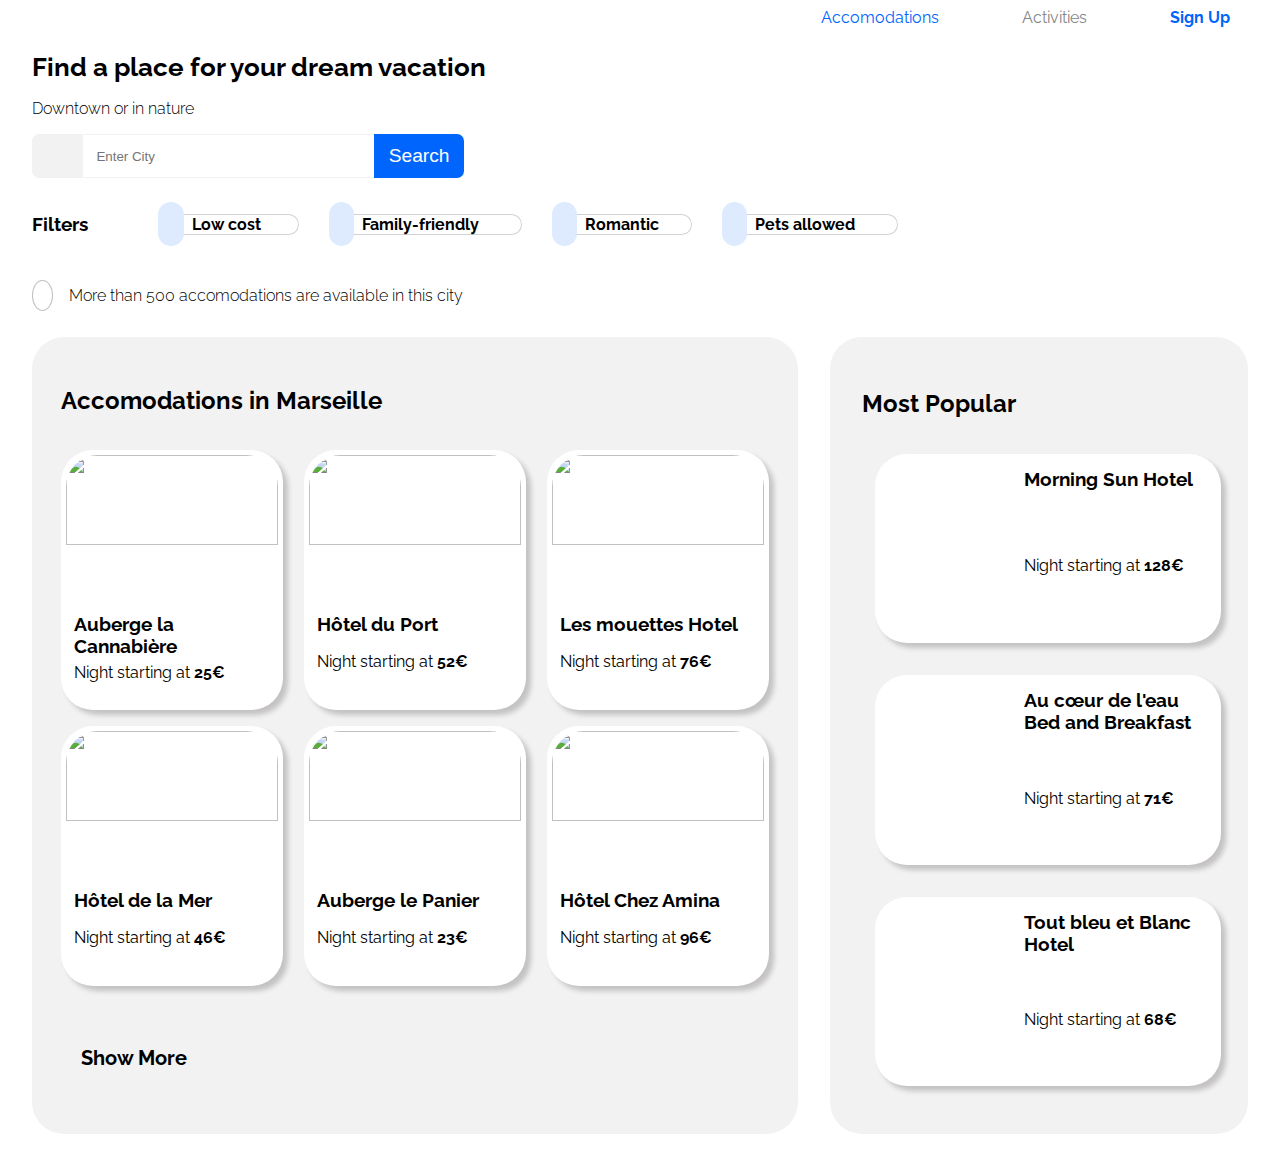
==== commit e630336e: "Most Pop Responsive" ====
--- a/reservia.html
+++ b/reservia.html
@@ -22,7 +22,7 @@
         <a href="#" id="signUp">Sign Up</a>
     </nav>
     <main>
-        <section>
+        <section class="head">
             <h1>Find a place for your dream vacation</h1>
             <div id="dt">Downtown or in nature</div>
             <form class="search">
@@ -31,7 +31,7 @@
                 <button><span class="text">Search</span><span class="icon"><i class="fas fa-search"></i></span></button>
             </form>
         </section>
-        <section>
+        <section class="head">
             <div id="filters">
                 <h3>Filters</h3>
                 <a href="#" class="filterbtn" id="lc">
@@ -52,7 +52,7 @@
                 </a>
             </div>
         </section>
-        <section>
+        <section class="head">
             <div class="info">
                 <i class="fas fa-info"></i>
                 More than 500 accomodations are available in this city
@@ -69,11 +69,11 @@
                             <h3>Auberge la Cannabière</h3>
                             <div>Night starting at <b>25€</b></div>
                             <div>
-                                <i class="fas fa-star on"></i>
-                                <i class="fas fa-star on"></i>
-                                <i class="fas fa-star on"></i>
-                                <i class="fas fa-star on"></i>
-                                <i class="fas fa-star off"></i>
+                                <i class="fas fa-star star on"></i>
+                                <i class="fas fa-star star on"></i>
+                                <i class="fas fa-star star on"></i>
+                                <i class="fas fa-star star on"></i>
+                                <i class="fas fa-star star off"></i>
                             </div>
                         </div>
                     </a>
@@ -84,11 +84,11 @@
                             <h3>Hôtel du Port</h3>
                             <div>Night starting at <b>52€</b></div>
                             <div>
-                                <i class="fas fa-star on"></i>
-                                <i class="fas fa-star on"></i>
-                                <i class="fas fa-star on"></i>
-                                <i class="fas fa-star on"></i>
-                                <i class="fas fa-star on"></i>
+                                <i class="fas fa-star star on"></i>
+                                <i class="fas fa-star star on"></i>
+                                <i class="fas fa-star star on"></i>
+                                <i class="fas fa-star star on"></i>
+                                <i class="fas fa-star star on"></i>
                             </div>
                         </div>
                     </a>
@@ -99,11 +99,11 @@
                             <h3>Les mouettes Hotel</h3>
                             <div>Night starting at <b>76€</b></div>
                             <div>
-                                <i class="fas fa-star on"></i>
-                                <i class="fas fa-star on"></i>
-                                <i class="fas fa-star on"></i>
-                                <i class="fas fa-star on"></i>
-                                <i class="fas fa-star off"></i>
+                                <i class="fas fa-star star on"></i>
+                                <i class="fas fa-star star on"></i>
+                                <i class="fas fa-star star on"></i>
+                                <i class="fas fa-star star on"></i>
+                                <i class="fas fa-star star off"></i>
                             </div>
                         </div>
                     </a>
@@ -114,11 +114,11 @@
                             <h3>Hôtel de la Mer</h3>
                             <div>Night starting at <b>46€</b></div>
                             <div>
-                                <i class="fas fa-star on"></i>
-                                <i class="fas fa-star on"></i>
-                                <i class="fas fa-star on"></i>
-                                <i class="fas fa-star off"></i>
-                                <i class="fas fa-star off"></i>
+                                <i class="fas fa-star star on"></i>
+                                <i class="fas fa-star star on"></i>
+                                <i class="fas fa-star star on"></i>
+                                <i class="fas fa-star star off"></i>
+                                <i class="fas fa-star star off"></i>
                             </div>
                         </div>
                     </a>
@@ -129,11 +129,11 @@
                             <h3>Auberge le Panier</h3>
                             <div>Night starting at <b>23€</b></div>
                             <div>
-                                <i class="fas fa-star on"></i>
-                                <i class="fas fa-star on"></i>
-                                <i class="fas fa-star on"></i>
-                                <i class="fas fa-star on"></i>
-                                <i class="fas fa-star off"></i>
+                                <i class="fas fa-star star on"></i>
+                                <i class="fas fa-star star on"></i>
+                                <i class="fas fa-star star on"></i>
+                                <i class="fas fa-star star on"></i>
+                                <i class="fas fa-star star off"></i>
                             </div>
                         </div>
                     </a>
@@ -144,11 +144,11 @@
                             <h3>Hôtel Chez Amina</h3>
                             <div>Night starting at <b>96€</b></div>
                             <div>
-                                <i class="fas fa-star on"></i>
-                                <i class="fas fa-star on"></i>
-                                <i class="fas fa-star on"></i>
-                                <i class="fas fa-star on"></i>
-                                <i class="fas fa-star on"></i>
+                                <i class="fas fa-star star on"></i>
+                                <i class="fas fa-star star on"></i>
+                                <i class="fas fa-star star on"></i>
+                                <i class="fas fa-star star on"></i>
+                                <i class="fas fa-star star on"></i>
                             </div>
                         </div>
                     </a>
@@ -168,11 +168,11 @@
                             <h3>Morning Sun Hotel</h3>
                             <div>Night starting at <b>128€</b></div>
                             <div>
-                                <i class="fas fa-star on"></i>
-                                <i class="fas fa-star on"></i>
-                                <i class="fas fa-star on"></i>
-                                <i class="fas fa-star on"></i>
-                                <i class="fas fa-star on"></i>
+                                <i class="fas fa-star star on"></i>
+                                <i class="fas fa-star star on"></i>
+                                <i class="fas fa-star star on"></i>
+                                <i class="fas fa-star star on"></i>
+                                <i class="fas fa-star star on"></i>
                             </div>
                         </div>
                     </a>
@@ -183,11 +183,11 @@
                             <h3>Au cœur de l'eau Bed and Breakfast</h3>
                             <div>Night starting at <b>71€</b></div>
                             <div>
-                                <i class="fas fa-star on"></i>
-                                <i class="fas fa-star on"></i>
-                                <i class="fas fa-star on"></i>
-                                <i class="fas fa-star on"></i>
-                                <i class="fas fa-star off"></i>
+                                <i class="fas fa-star star on"></i>
+                                <i class="fas fa-star star on"></i>
+                                <i class="fas fa-star star on"></i>
+                                <i class="fas fa-star star on"></i>
+                                <i class="fas fa-star star off"></i>
                             </div>
                         </div>
                     </a>
@@ -198,18 +198,18 @@
                             <h3>Tout bleu et Blanc Hotel</h3>
                             <div>Night starting at <b>68€</b></div>
                             <div>
-                                <i class="fas fa-star on"></i>
-                                <i class="fas fa-star on"></i>
-                                <i class="fas fa-star on"></i>
-                                <i class="fas fa-star on"></i>
-                                <i class="fas fa-star off"></i>
+                                <i class="fas fa-star star on"></i>
+                                <i class="fas fa-star star on"></i>
+                                <i class="fas fa-star star on"></i>
+                                <i class="fas fa-star star on"></i>
+                                <i class="fas fa-star star off"></i>
                             </div>
                         </div>
                     </a>
                 </div>
             </div>
         </section>
-        <section id="activs">
+        <!-- <section id="activs">
             <h2>Activities in Marseille</h2>
             <div id="activCards">
                 <a href="#" class="activCard tall">
@@ -237,9 +237,9 @@
                     <div>Longchamp Park</div>
                 </a>
             </div>
-        </section>
+        </section> -->
     </main>
-    <footer>
+    <!-- <footer>
         <div class="footsec">
             <h4>About</h4>
             <div>Site Map</div>
@@ -256,7 +256,7 @@
             <div>Help Desk</div>
             <div>Contact Us</div>
         </div>
-    </footer>
+    </footer> -->
 </body>
 
 </html>--- a/reservia.css
+++ b/reservia.css
@@ -94,6 +94,9 @@
 
 @media screen and (max-width:640px){
     main{
+        padding-left: 0;
+    }
+    .head{
         padding-left:1em;
     }
 }
@@ -327,7 +330,6 @@
     border-radius: 60%;
     padding: 0.3em 0.6em;
     margin-right: 1em;
-
 }
 
 @media screen and (max-width:640px){
@@ -442,6 +444,10 @@
     box-shadow: 5px 5px 5px #c4c2c2;
 }
 
+.mpCard h3{
+    margin-top: 0.5em;
+}
+
 .mpCard img{
     width: 40%;
     border-radius: 2em 0 0 2em;
@@ -462,6 +468,117 @@
 
 .off{
     color:#f2f2f2;
+}
+
+@media screen and (max-width:1008px) and (min-width:641px){
+    #acomm{
+        display: inline-flex;
+        flex-direction: column;
+        flex-wrap: wrap;
+        margin-left: 0;
+        margin-right: 1.5em;
+    }
+    #mostPop{
+        order: 1;
+        width: 100%;
+        box-sizing: border-box;
+        margin-left: 0;
+        margin-right: 0;
+        padding: 2em 1em 2em 1em;
+        border-radius: 1em;
+    }
+    .mpCards{
+        flex-direction: row;
+        flex-wrap: nowrap;
+    }
+    .mpCard{
+        margin: 0;
+        flex-direction: column;
+        width: 30%;
+        height: 250px;
+        border-radius: 1em;
+    }
+    .mpCard img{
+        width: 100%;
+        height: 60%;
+        border-radius: 1em 1em 0 0;
+        object-fit: cover;
+    }
+    .mpCardInfo{
+        width: 100%;
+        margin-left: 0.5em;
+        margin-bottom: 0.3em;
+        height: 100%;
+    }
+    .mpCardInfo h3{
+        font-size: 0.9em;
+        margin-top: 0.5em;
+        margin-bottom: 0;
+    }
+    .mpCardInfo div{
+        font-size: 0.8em;
+    }
+    .star{
+        font-size: 1em;
+    }
+    #Acommodations{
+        order: 2;
+        width: 100%;
+        box-sizing: border-box;
+    }
+}
+
+@media screen and (max-width:640px){
+    #acomm{
+        display: inline-flex;
+        flex-direction: column;
+        flex-wrap: wrap;
+        margin-left: 0;
+    }
+    #acomm h2{
+        font-size: 1.2em;
+    }
+    #mpHead i{
+        font-size: 1.4em;
+    }
+    #mostPop{
+        order: 1;
+        width: 100%;
+        box-sizing: border-box;
+        margin-left: 0;
+        margin-right: 0;
+        padding: 2em 1em 2em 1em;
+        border-radius: 0;
+    }
+    .mpCards{
+        width: 100%;
+    }
+    .mpCard{
+        margin-left: 0;
+        width: 95%;
+        height: 100px;
+        border-radius: 1em;
+    }
+    .mpCard img{
+        border-radius: 1em 0 0 1em;
+    }
+    .mpCardInfo{
+        margin-bottom: 0.2em;
+    }
+    .mpCardInfo h3{
+        font-size: 0.9em;
+        margin-top: 0.5em;
+        margin-bottom: 0;
+    }
+    .mpCardInfo div{
+        font-size: 0.8em;
+    }
+    .star{
+        font-size: 0.7em;
+    }
+    #Acommodations{
+        order: 2;
+    }
 }
 
 #activs{
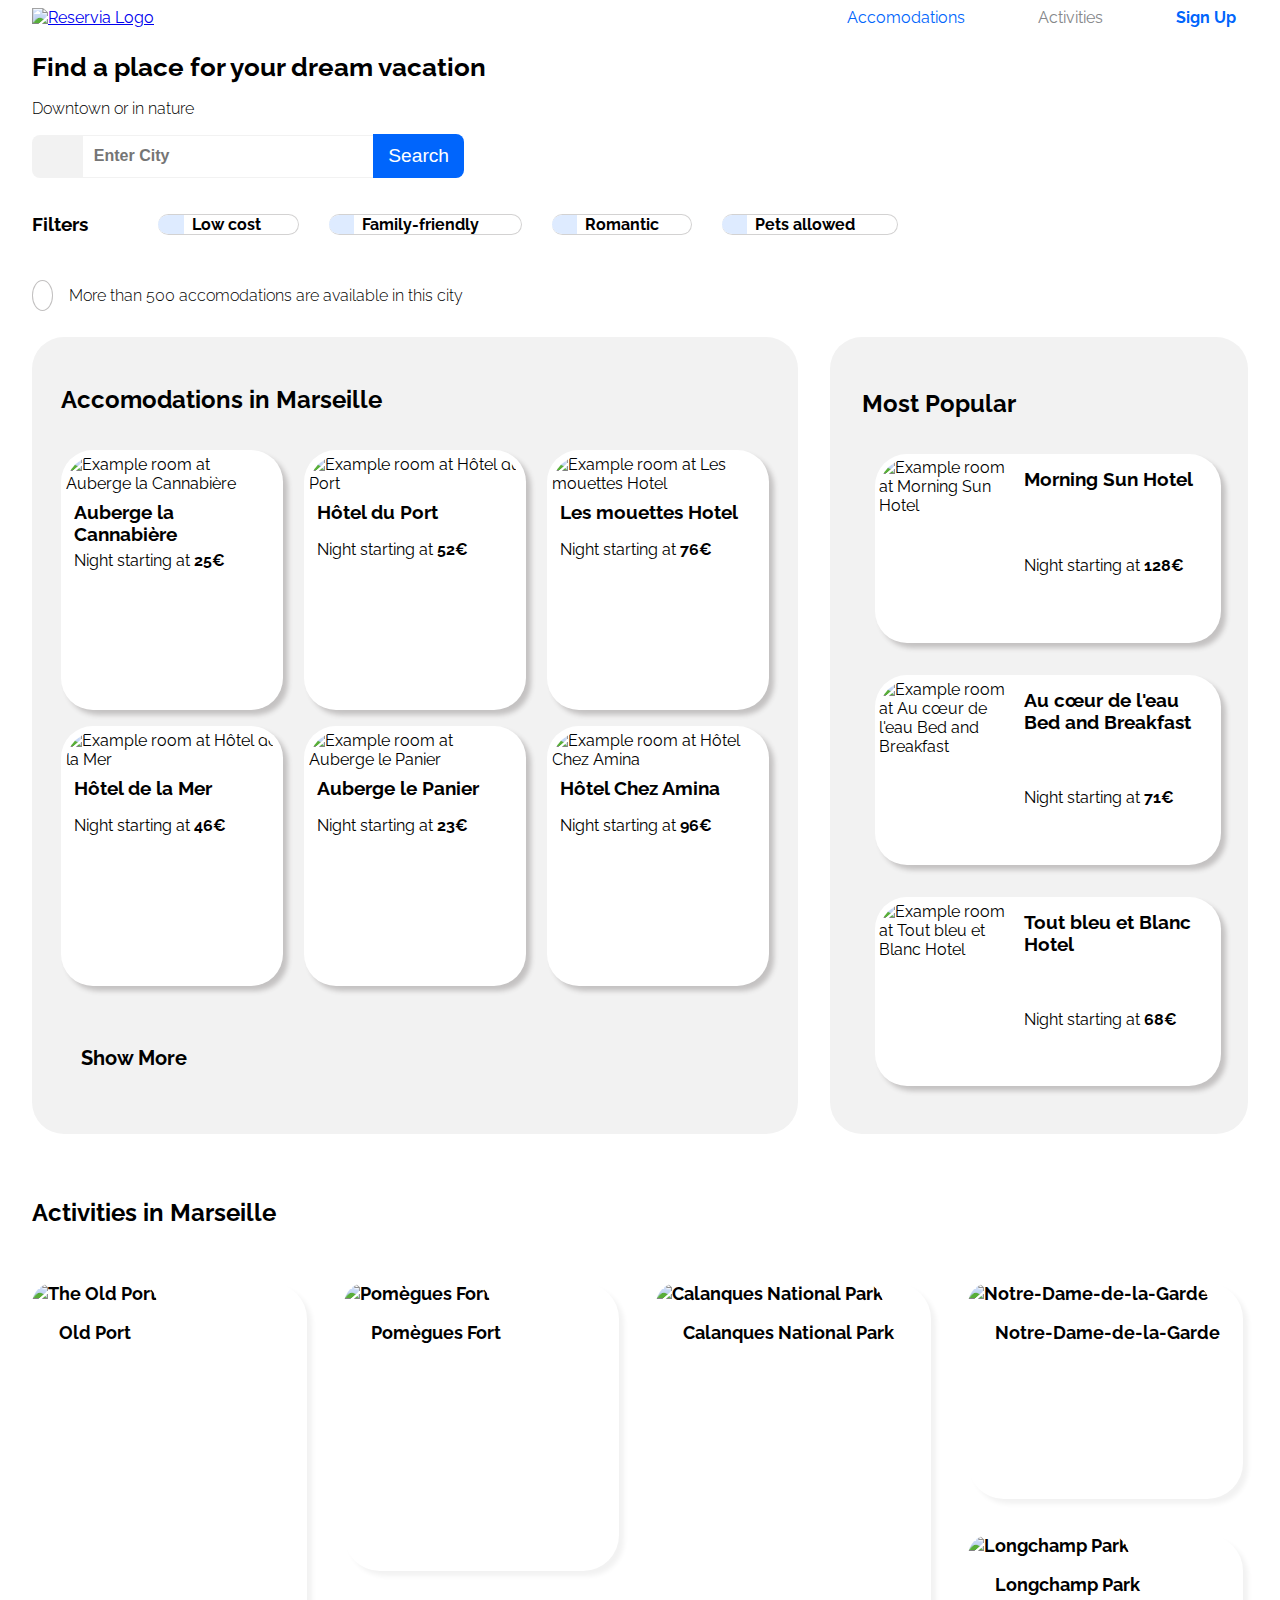
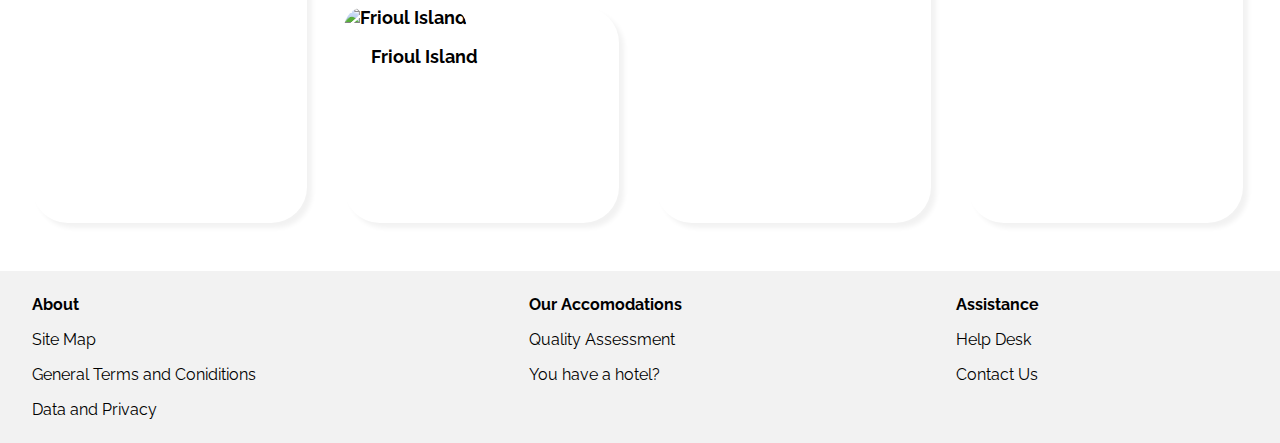
==== commit 1d0b0792: "Responsive and Style adjustments" ====
--- a/reservia.html
+++ b/reservia.html
@@ -5,7 +5,7 @@
     <meta charset="UTF-8">
     <meta name="viewport" content="width=device-width, initial-scale=1.0">
     <title>Reservia Website</title>
-    <link rel="stylesheet" href="reservia.css" .css">
+    <link rel="stylesheet" href="reservia.css">
     <link rel="preconnect" href="https://fonts.gstatic.com">
     <link href="https://fonts.googleapis.com/css2?family=Raleway:wght@100;200;300;400;500;600;700;800&display=swap"
         rel="stylesheet">
@@ -14,11 +14,11 @@
 
 <body>
     <nav id="mainNavbar">
-        <a href="#" id="logo">
-            <img src="Reservia ressources EN/images/logo/Reservia.svg" alt="">
+        <a href="#" id="logo" aria-label="Navigation to home page">
+            <img src="Reservia_ressources_EN/images/logo/Reservia.svg" alt="Reservia Logo">
         </a>
-        <a href="#" id="acomms">Accomodations</a>
-        <a href="#" id="activities">Activities</a>
+        <a href="#acoms" id="acomms">Accomodations</a>
+        <a href="#activvs" id="activities">Activities</a>
         <a href="#" id="signUp">Sign Up</a>
     </nav>
     <main>
@@ -27,7 +27,7 @@
             <div id="dt">Downtown or in nature</div>
             <form class="search">
                 <i class="fas fa-map-marker-alt map"></i>
-                <input type="text" placeholder="Enter City">
+                <input type="text" placeholder="Enter City" aria-label="Enter City to Search">
                 <button><span class="text">Search</span><span class="icon"><i class="fas fa-search"></i></span></button>
             </form>
         </section>
@@ -52,97 +52,98 @@
                 </a>
             </div>
         </section>
-        <section class="head">
+        <div class="head">
             <div class="info">
                 <i class="fas fa-info"></i>
                 More than 500 accomodations are available in this city
             </div>
-        </section>
+        </div>
         <section id="acomm">
+            <a id="acoms"></a>
             <div id="Acommodations">
                 <h2>Accomodations in Marseille</h2>
                 <div class="cards">
                     <a href="#" class="accomCard">
-                        <img src="Reservia ressources EN/images/hebergements/3_medium/marcus-loke-WQJvWU_HZFo-unsplash.jpg"
-                            alt="">
+                        <img src="Reservia_ressources_EN/images/hebergements/3_medium/marcus-loke-WQJvWU_HZFo-unsplash.jpg"
+                            alt="Example room at Auberge la Cannabière">
                         <div class="accomCardInfo">
                             <h3>Auberge la Cannabière</h3>
-                            <div>Night starting at <b>25€</b></div>
-                            <div>
-                                <i class="fas fa-star star on"></i>
-                                <i class="fas fa-star star on"></i>
-                                <i class="fas fa-star star on"></i>
-                                <i class="fas fa-star star on"></i>
-                                <i class="fas fa-star star off"></i>
-                            </div>
-                        </div>
-                    </a>
-                    <a href="#" class="accomCard">
-                        <img src="Reservia ressources EN/images/hebergements/3_medium/fred-kleber-gTbaxaVLvsg-unsplash.jpg"
-                            alt="">
+                            <div>Night starting at <strong>25€</strong></div>
+                            <div>
+                                <i class="fas fa-star star on"></i>
+                                <i class="fas fa-star star on"></i>
+                                <i class="fas fa-star star on"></i>
+                                <i class="fas fa-star star on"></i>
+                                <i class="fas fa-star star off"></i>
+                            </div>
+                        </div>
+                    </a>
+                    <a href="#" class="accomCard">
+                        <img src="Reservia_ressources_EN/images/hebergements/3_medium/fred-kleber-gTbaxaVLvsg-unsplash.jpg"
+                            alt="Example room at Hôtel du Port">
                         <div class="accomCardInfo">
                             <h3>Hôtel du Port</h3>
-                            <div>Night starting at <b>52€</b></div>
-                            <div>
-                                <i class="fas fa-star star on"></i>
-                                <i class="fas fa-star star on"></i>
-                                <i class="fas fa-star star on"></i>
-                                <i class="fas fa-star star on"></i>
-                                <i class="fas fa-star star on"></i>
-                            </div>
-                        </div>
-                    </a>
-                    <a href="#" class="accomCard">
-                        <img src="Reservia ressources EN/images/hebergements/3_medium/reisetopia-B8WIgxA_PFU-unsplash.jpg"
-                            alt="">
+                            <div>Night starting at <strong>52€</strong></div>
+                            <div>
+                                <i class="fas fa-star star on"></i>
+                                <i class="fas fa-star star on"></i>
+                                <i class="fas fa-star star on"></i>
+                                <i class="fas fa-star star on"></i>
+                                <i class="fas fa-star star on"></i>
+                            </div>
+                        </div>
+                    </a>
+                    <a href="#" class="accomCard">
+                        <img src="Reservia_ressources_EN/images/hebergements/3_medium/reisetopia-B8WIgxA_PFU-unsplash.jpg"
+                            alt="Example room at Les mouettes Hotel">
                         <div class="accomCardInfo">
                             <h3>Les mouettes Hotel</h3>
-                            <div>Night starting at <b>76€</b></div>
-                            <div>
-                                <i class="fas fa-star star on"></i>
-                                <i class="fas fa-star star on"></i>
-                                <i class="fas fa-star star on"></i>
-                                <i class="fas fa-star star on"></i>
-                                <i class="fas fa-star star off"></i>
-                            </div>
-                        </div>
-                    </a>
-                    <a href="#" class="accomCard">
-                        <img src="Reservia ressources EN/images/hebergements/3_medium/annie-spratt-Eg1qcIitAuA-unsplash.jpg"
-                            alt="">
+                            <div>Night starting at <strong>76€</strong></div>
+                            <div>
+                                <i class="fas fa-star star on"></i>
+                                <i class="fas fa-star star on"></i>
+                                <i class="fas fa-star star on"></i>
+                                <i class="fas fa-star star on"></i>
+                                <i class="fas fa-star star off"></i>
+                            </div>
+                        </div>
+                    </a>
+                    <a href="#" class="accomCard">
+                        <img src="Reservia_ressources_EN/images/hebergements/3_medium/annie-spratt-Eg1qcIitAuA-unsplash.jpg"
+                            alt="Example room at Hôtel de la Mer">
                         <div class="accomCardInfo">
                             <h3>Hôtel de la Mer</h3>
-                            <div>Night starting at <b>46€</b></div>
-                            <div>
-                                <i class="fas fa-star star on"></i>
-                                <i class="fas fa-star star on"></i>
-                                <i class="fas fa-star star on"></i>
-                                <i class="fas fa-star star off"></i>
-                                <i class="fas fa-star star off"></i>
-                            </div>
-                        </div>
-                    </a>
-                    <a href="#" class="accomCard">
-                        <img src="Reservia ressources EN/images/hebergements/3_medium/nicate-lee-kT-ZyaiwBe0-unsplash.jpg"
-                            alt="">
+                            <div>Night starting at <strong>46€</strong></div>
+                            <div>
+                                <i class="fas fa-star star on"></i>
+                                <i class="fas fa-star star on"></i>
+                                <i class="fas fa-star star on"></i>
+                                <i class="fas fa-star star off"></i>
+                                <i class="fas fa-star star off"></i>
+                            </div>
+                        </div>
+                    </a>
+                    <a href="#" class="accomCard">
+                        <img src="Reservia_ressources_EN/images/hebergements/3_medium/nicate-lee-kT-ZyaiwBe0-unsplash.jpg"
+                            alt="Example room at Auberge le Panier">
                         <div class="accomCardInfo">
                             <h3>Auberge le Panier</h3>
-                            <div>Night starting at <b>23€</b></div>
-                            <div>
-                                <i class="fas fa-star star on"></i>
-                                <i class="fas fa-star star on"></i>
-                                <i class="fas fa-star star on"></i>
-                                <i class="fas fa-star star on"></i>
-                                <i class="fas fa-star star off"></i>
-                            </div>
-                        </div>
-                    </a>
-                    <a href="#" class="accomCard">
-                        <img src="Reservia ressources EN/images/hebergements/3_medium/febrian-zakaria-M6S1WvfW68A-unsplash.jpg"
-                            alt="">
+                            <div>Night starting at <strong>23€</strong></div>
+                            <div>
+                                <i class="fas fa-star star on"></i>
+                                <i class="fas fa-star star on"></i>
+                                <i class="fas fa-star star on"></i>
+                                <i class="fas fa-star star on"></i>
+                                <i class="fas fa-star star off"></i>
+                            </div>
+                        </div>
+                    </a>
+                    <a href="#" class="accomCard">
+                        <img src="Reservia_ressources_EN/images/hebergements/3_medium/febrian-zakaria-M6S1WvfW68A-unsplash.jpg"
+                            alt="Example room at Hôtel Chez Amina">
                         <div class="accomCardInfo">
                             <h3>Hôtel Chez Amina</h3>
-                            <div>Night starting at <b>96€</b></div>
+                            <div>Night starting at <strong>96€</strong></div>
                             <div>
                                 <i class="fas fa-star star on"></i>
                                 <i class="fas fa-star star on"></i>
@@ -162,11 +163,11 @@
                 </div>
                 <div class="mpCards">
                     <a href="#" class="mpCard">
-                        <img src="Reservia ressources EN/images/hebergements/3_medium/emile-guillemot-Bj_rcSC5XfE-unsplash.jpg"
-                            alt="">
+                        <img src="Reservia_ressources_EN/images/hebergements/3_medium/emile-guillemot-Bj_rcSC5XfE-unsplash.jpg"
+                            alt="Example room at Morning Sun Hotel">
                         <div class="mpCardInfo">
                             <h3>Morning Sun Hotel</h3>
-                            <div>Night starting at <b>128€</b></div>
+                            <div>Night starting at <strong>128€</strong></div>
                             <div>
                                 <i class="fas fa-star star on"></i>
                                 <i class="fas fa-star star on"></i>
@@ -177,11 +178,11 @@
                         </div>
                     </a>
                     <a href="#" class="mpCard">
-                        <img src="Reservia ressources EN/images/hebergements/3_medium/aw-creative-VGs8z60yT2c-unsplash.jpg"
-                            alt="">
+                        <img src="Reservia_ressources_EN/images/hebergements/3_medium/aw-creative-VGs8z60yT2c-unsplash.jpg"
+                            alt="Example room at Au cœur de l'eau Bed and Breakfast">
                         <div class="mpCardInfo">
                             <h3>Au cœur de l'eau Bed and Breakfast</h3>
-                            <div>Night starting at <b>71€</b></div>
+                            <div>Night starting at <strong>71€</strong></div>
                             <div>
                                 <i class="fas fa-star star on"></i>
                                 <i class="fas fa-star star on"></i>
@@ -192,11 +193,11 @@
                         </div>
                     </a>
                     <a href="#" class="mpCard">
-                        <img src="Reservia ressources EN/images/hebergements/3_medium/febrian-zakaria-sjvU0THccQA-unsplash.jpg"
-                            alt="">
+                        <img src="Reservia_ressources_EN/images/hebergements/3_medium/febrian-zakaria-sjvU0THccQA-unsplash.jpg"
+                            alt="Example room at Tout bleu et Blanc Hotel">
                         <div class="mpCardInfo">
                             <h3>Tout bleu et Blanc Hotel</h3>
-                            <div>Night starting at <b>68€</b></div>
+                            <div>Night starting at <strong>68€</strong></div>
                             <div>
                                 <i class="fas fa-star star on"></i>
                                 <i class="fas fa-star star on"></i>
@@ -209,54 +210,55 @@
                 </div>
             </div>
         </section>
-        <!-- <section id="activs">
+        <a id="activvs"></a>
+        <section id="activs">
             <h2>Activities in Marseille</h2>
             <div id="activCards">
                 <a href="#" class="activCard tall">
-                    <img src="Reservia ressources EN/images/activites/3_medium/reno-laithienne-QUgJhdY5Fyk-unsplash.jpg" alt="">
+                    <img src="Reservia_ressources_EN/images/activites/3_medium/reno-laithienne-QUgJhdY5Fyk-unsplash.jpg" alt="The Old Port">
                     <div>Old Port</div>
                 </a>
                 <a href="#" class="activCard medium">
-                    <img src="Reservia ressources EN/images/activites/3_medium/paul-hermann-QFTrLdQIRhI-unsplash.jpg" alt="">
+                    <img src="Reservia_ressources_EN/images/activites/3_medium/paul-hermann-QFTrLdQIRhI-unsplash.jpg" alt="Pomègues Fort">
                     <div>Pomègues Fort</div>
                 </a>
                 <a href="#" class="activCard small">
-                    <img src="Reservia ressources EN/images/activites/3_medium/kevin-hikari-rV_Qd1l-VXg-unsplash.jpg" alt="">
+                    <img src="Reservia_ressources_EN/images/activites/3_medium/kevin-hikari-rV_Qd1l-VXg-unsplash.jpg" alt="Frioul Island">
                     <div>Frioul Island</div>
                 </a>
                 <a href="#" class="activCard tall">
-                    <img src="Reservia ressources EN/images/activites/3_medium/kilyan-sockalingum-NR8-cBCN3aI-unsplash.jpg" alt="">
+                    <img src="Reservia_ressources_EN/images/activites/3_medium/kilyan-sockalingum-NR8-cBCN3aI-unsplash.jpg" alt="Calanques National Park">
                     <div>Calanques National Park</div>
                 </a>
                 <a href="#" class="activCard small">
-                    <img src="Reservia ressources EN/images/activites/3_medium/florian-wehde-xW9e8gdotxI-unsplash.jpg" alt="">
+                    <img src="Reservia_ressources_EN/images/activites/3_medium/florian-wehde-xW9e8gdotxI-unsplash.jpg" alt="Notre-Dame-de-la-Garde">
                     <div>Notre-Dame-de-la-Garde</div>
                 </a>
                 <a href="#" class="activCard medium">
-                    <img src="Reservia ressources EN/images/activites/3_medium/lena-paulin-wH2-EJoDcV0-unsplash.jpg" alt="">
+                    <img src="Reservia_ressources_EN/images/activites/3_medium/lena-paulin-wH2-EJoDcV0-unsplash.jpg" alt="Longchamp Park">
                     <div>Longchamp Park</div>
                 </a>
             </div>
-        </section> -->
+        </section>
     </main>
-    <!-- <footer>
+    <footer>
         <div class="footsec">
             <h4>About</h4>
-            <div>Site Map</div>
-            <div>General Terms and Coniditions</div>
-            <div>Data and Privacy</div>
+            <div><a href="#">Site Map</a></div>
+            <div><a href="#">General Terms and Coniditions</a></div>
+            <div><a href="#">Data and Privacy</a></div>
         </div>
         <div class="footsec">
             <h4>Our Accomodations</h4>
-            <div>Quality Assessment</div>
-            <div>You have a hotel?</div>
+            <div><a href="#">Quality Assessment</a></div>
+            <div><a href="#">You have a hotel?</a></div>
         </div>
         <div class="footsec">
             <h4>Assistance</h4>
-            <div>Help Desk</div>
-            <div>Contact Us</div>
-        </div>
-    </footer> -->
+            <div><a href="#">Help Desk</a></div>
+            <div><a href="#">Contact Us</a></div>
+        </div>
+    </footer>
 </body>
 
 </html>--- a/reservia.css
+++ b/reservia.css
@@ -2,6 +2,8 @@
     font-family: "Raleway", sans-serif;
     padding: 0;
     margin: 0;
+    /* display: flex;
+    flex-direction: column; */
 }
 
 #mainNavbar{
@@ -115,8 +117,8 @@
 }
 
 .map{
-    padding: 0.65em;
-    border-radius: 7px 0 0 7px;
+    padding: 12px;
+    border-radius: 8px 0 0 8px;
     background-color: #f2f2f2;
     width: 7%;
     height: 1em;
@@ -127,7 +129,7 @@
 
 
 form input{
-    padding: 13px;
+    padding: 11px;
     border-top:0.3px solid #f2f2f2 ;
     border-bottom: 0.3px solid #f2f2f2;
     border-left: none;
@@ -135,6 +137,8 @@
     width: 70%;
     height:1.2em;
     float: left;
+    font-weight: bold;
+    font-size: 1em;
 }
 
 
@@ -142,12 +146,13 @@
     width: 23%;
     padding: 11px;
     border: none;
-    border-radius: 0 7px 7px 0;
+    border-radius: 0 8px 8px 0;
     background-color: #0065FC;
     color: white;
     font-size: 1.2em;
     float: left;
     cursor: pointer;
+    outline: none;
 }
 
 .icon{
@@ -168,13 +173,13 @@
         width: 21em;
     }
     .map{
-        font-size: 1.1em;
+        font-size: 1em;
     }
     form button{
         font-size: 1em;
     }
     form input{
-        height: 0.9em;
+        height: 1em;
     }
 }
 
@@ -227,6 +232,9 @@
     text-decoration: none;
     transition: ease-out 0.3s;
     margin-right:0.5em;
+    position: relative;
+    z-index: 1;
+    overflow: hidden;
 }
 
 .filterbtn div{
@@ -236,6 +244,8 @@
     display: inline-block;
     margin-left: 0.5em;
     text-align: center;
+    transition: ease-out 0.5s;
+    transition-delay: 0.2s;
 }
 
 .filterbtn i{
@@ -244,28 +254,72 @@
     padding:0.8em;
     border-radius: 2em;
     font-size: 18px;
+    transition: ease-out 0.4s;
 }
 
 #lc{
     width: 16%;
 }
 
+#lc:hover i{
+    transform: translateX(5.9em);
+    transition: 0.6s;
+    transition-delay: 0.1s;
+}
+
 #ff{
     width: 22%;
 }
 
+#ff:hover i{
+    transform: translateX(9.2em);
+    transition: 0.6s;
+    transition-delay: 0.1s;
+}
+
 #rom{
     width: 16%;
 }
 
+#rom:hover i{
+    transform: translateX(6.2em);
+    transition: 0.6s;
+    transition-delay: 0.1s;
+}
+
 #pa{
     width: 20%;
 }
 
-.filterbtn:hover{
+#pa:hover i{
+    transform: translateX(8.2em);
+    transition: 0.6s;
+    transition-delay: 0.1s;
+}
+
+.filterbtn:hover div{
+    opacity: 0;
+    transition: 0.3s;
+}
+
+.filterbtn::after {
+    position: absolute;
+    content: '';
+    top:0;
+    left:0;
+    width: 0;
+    height: 100%;
+    border-radius: 2em;
     background-color: #deebff;
-    transition: 0.7s;
-}
+    transform-origin:left;
+    transition:width 0.7s ease;
+    z-index:-1;
+  }
+  
+  .filterbtn:hover::after {
+    width: 100%;
+    border-radius: 2em;
+  }
 
 @media screen and (max-width:1400px){
     .filterbtn div{
@@ -526,6 +580,21 @@
         width: 100%;
         box-sizing: border-box;
     }
+    .accomCard{
+        border-radius: 1em;
+    }
+    .accomCard img{
+        border-radius: 1em 1em 0 0;
+    }
+    .accomCardInfo h3{
+        font-size: 1em;
+    }
+    .accomCardInfo div{
+        font-size: 0.8em;
+    }
+    #show{
+        margin-top: 2em;
+    }
 }
 
 @media screen and (max-width:640px){
@@ -573,16 +642,44 @@
     .mpCardInfo div{
         font-size: 0.8em;
     }
+    #Acommodations{
+        order: 2;
+        width: 100%;
+        box-sizing: border-box;
+        background: none;
+        padding: 0em 1em 0em 1em;
+        margin: 0;
+    }
+    .cards{
+        flex-direction: column;
+    }
+    .accomCard{
+        width: 95%;
+        height: 180px;
+        border-radius: 1em;
+        box-shadow: 5px 5px 5px#f2f2f2;
+    }
+    .accomCard img{
+        border-radius: 1em 1em 0 0;
+    }
+    .accomCardInfo h3{
+        font-size: 1em;
+    }
+    .accomCardInfo div{
+        font-size: 0.9em;
+    }
     .star{
         font-size: 0.7em;
     }
-    #Acommodations{
-        order: 2;
+    #show{
+        margin-top: 2em;
+        margin-left: 0.5em;
+        font-size: 1em;
     }
 }
 
 #activs{
-    margin-bottom: 3em;
+    margin: 2em 0 3em 0;
 }
 
 #activCards{
@@ -595,7 +692,7 @@
 
 .activCard{
     margin: 2em 2em 0 0;
-    max-width: 22%;
+    width: 22%;
     text-decoration: none;
     color: black;
     font-size: 18px;
@@ -643,10 +740,90 @@
     object-fit: cover;
 }
 
+
+@media screen and (max-width:1008px) and (min-width:641px){
+    #activCards{
+        max-height: 20em;
+    }
+    .activCard{
+        width: 20%;
+        border-radius: 1em;
+    }
+    .activCard div{
+        margin: 0.5em 0 0 1em;
+        width: 80%;
+        height: 18px;
+        font-size: 0.7em;
+    }
+    .tall{
+        height: 16em;
+    }
+    .tall img{
+        border-radius: 1em 1em 0 0;
+        height: 80%;
+    }
+    .medium{
+        height: 8em;
+    }
+    .medium img{
+        border-radius: 1em 1em 0 0;
+        height: 70%;
+    }
+    .small{
+        margin: 1.6em 2em 0 0;
+        height: 6em;
+    }
+    .small img{
+        border-radius: 1em 1em 0 0;
+        height: 62%;
+    }
+}
+
+@media screen and (max-width:640px){
+    #activs{
+        margin: 2em 0 2em 0;
+        padding: 0 1em 0 1em;
+    }
+    #activs h2{
+        font-size: 1.2em;
+        margin-bottom: 0;
+    }
+    #activCards{
+        flex-wrap: nowrap;
+        max-height: none;
+    }
+    .activCard{
+        width:95%;
+        border-radius: 1em;
+    }
+    .activCard div{
+        margin: 1em 0 0 1em;
+        font-size: 0.9em;
+    }
+    .tall{
+        height: 12em;
+    }
+    .tall img{
+        height: 70%;
+        border-radius: 1em 1em 0 0;
+    }
+    .medium{
+        height: 12em;
+    }
+    .medium img{
+        height: 70%;
+        border-radius: 1em 1em 0 0;
+    }
+    .small img{
+        border-radius: 1em 1em 0 0;
+    }
+}
+
 footer{
     background-color: #f2f2f2;
     display: flex;
     justify-content: space-between;
+    width: 100%;
 }
 
 .footsec{
@@ -654,7 +831,29 @@
     flex-grow: 4;
 }
 
+.footsec a{
+    color: black;
+    text-decoration: none;
+}
+
+.footsec a:hover{
+    color: #0065FC;
+}
+
 .footsec div, .footsec h4{
     margin-top: 1em;
     margin-bottom: 1em;
 }
+
+@media screen and (max-width:640px){
+    footer{
+        flex-direction: column;
+    }
+    .footsec{
+        margin: 0.7em 1em 0.7em 1em;
+    }
+    .footsec div, .footsec h4{
+        margin-top: 0.8em;
+        margin-bottom: 0.8em;
+    }
+}
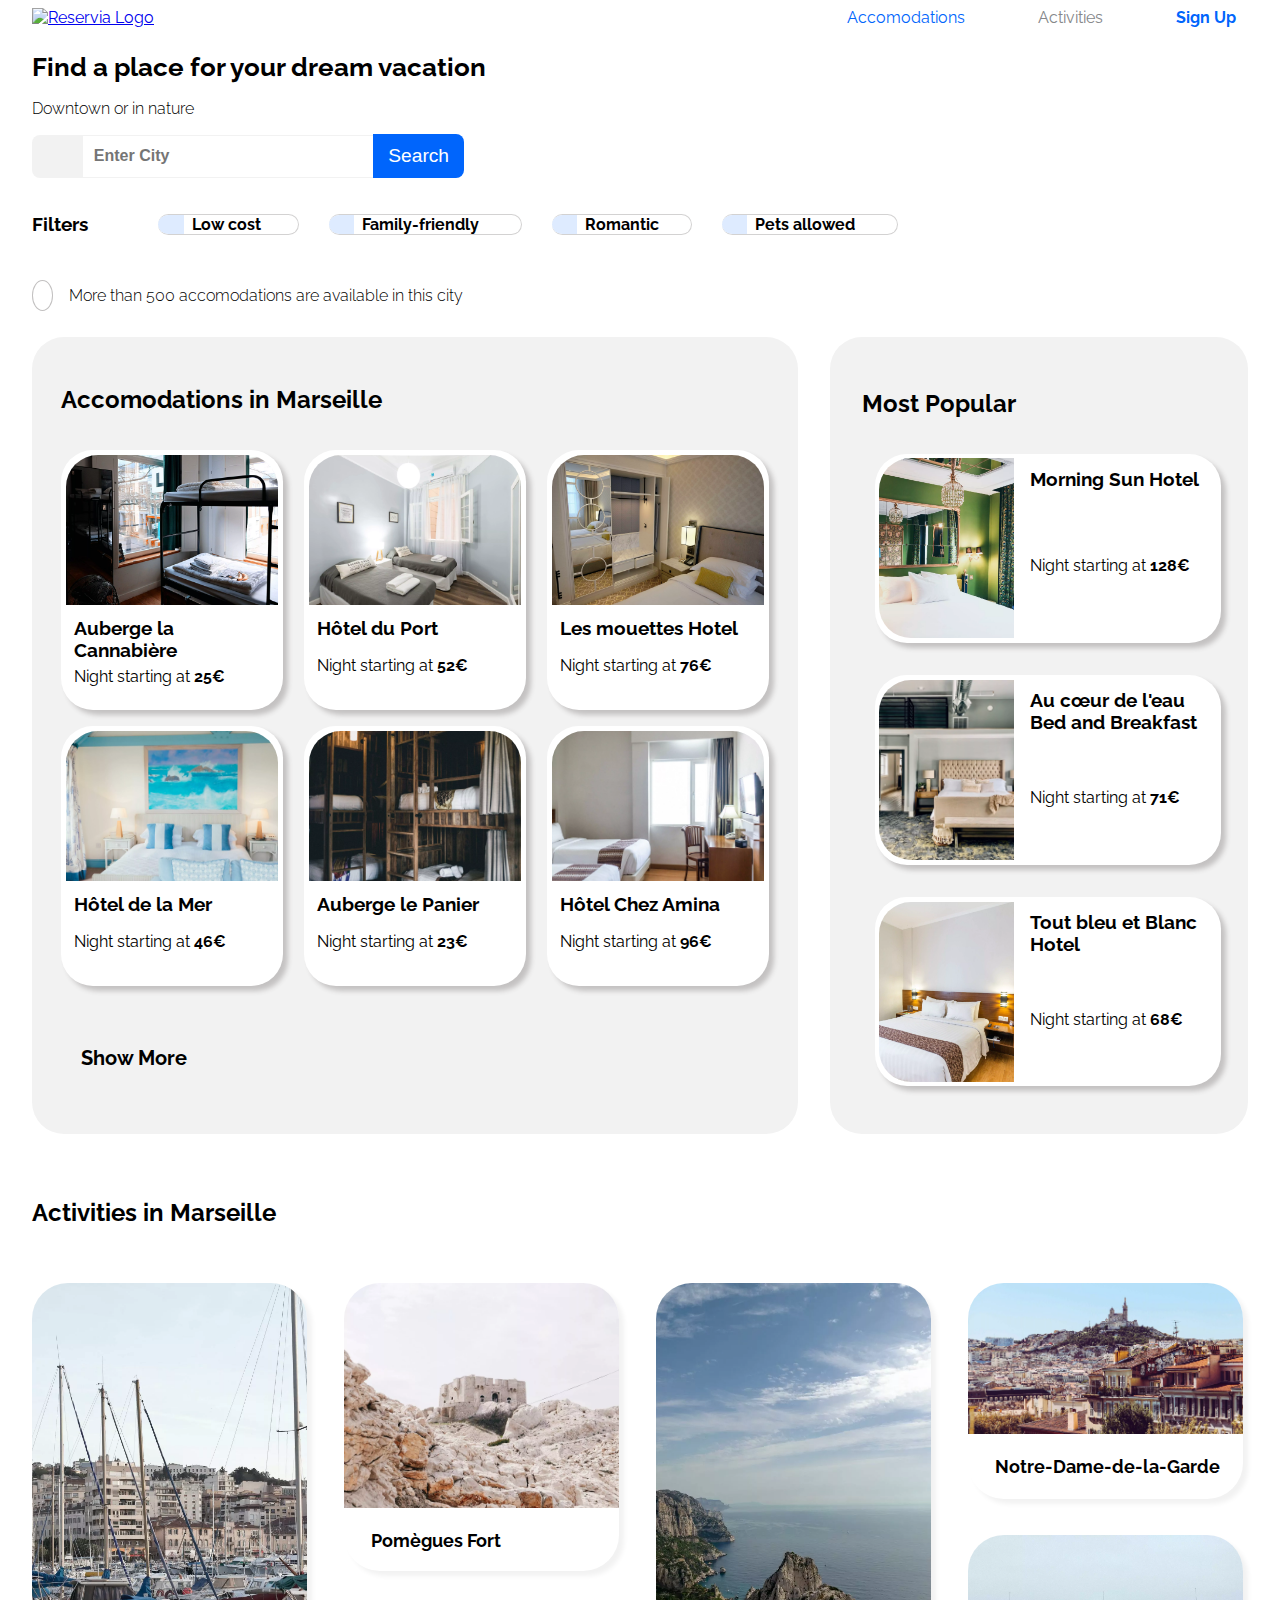
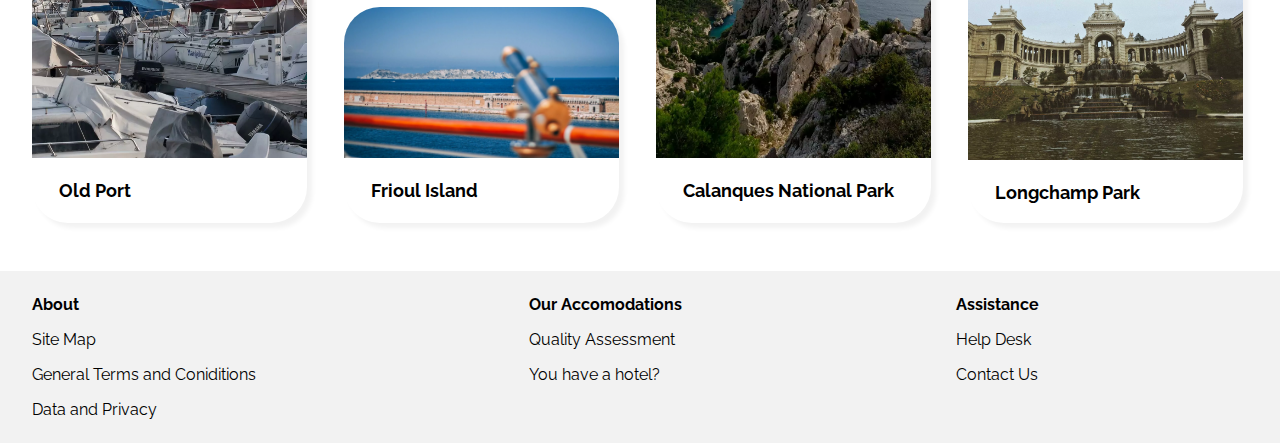
==== commit efc398aa: "Tidied code" ====
--- a/reservia.html
+++ b/reservia.html
@@ -17,8 +17,8 @@
         <a href="#" id="logo" aria-label="Navigation to home page">
             <img src="Reservia_ressources_EN/images/logo/Reservia.svg" alt="Reservia Logo">
         </a>
-        <a href="#acoms" id="acomms">Accomodations</a>
-        <a href="#activvs" id="activities">Activities</a>
+        <a href="#acomms_dest" id="acomms_link">Accomodations</a>
+        <a href="#activities_dest" id="activities_link">Activities</a>
         <a href="#" id="signUp">Sign Up</a>
     </nav>
     <main>
@@ -58,13 +58,13 @@
                 More than 500 accomodations are available in this city
             </div>
         </div>
-        <section id="acomm">
-            <a id="acoms"></a>
-            <div id="Acommodations">
+        <section id="acomm_section">
+            <a id="acomms_dest"></a>
+            <div id="acommodations">
                 <h2>Accomodations in Marseille</h2>
                 <div class="cards">
                     <a href="#" class="accomCard">
-                        <img src="Reservia_ressources_EN/images/hebergements/3_medium/marcus-loke-WQJvWU_HZFo-unsplash.jpg"
+                        <img src="Images/Accomodations/marcus-loke-WQJvWU_HZFo-unsplash.webp"
                             alt="Example room at Auberge la Cannabière">
                         <div class="accomCardInfo">
                             <h3>Auberge la Cannabière</h3>
@@ -79,7 +79,7 @@
                         </div>
                     </a>
                     <a href="#" class="accomCard">
-                        <img src="Reservia_ressources_EN/images/hebergements/3_medium/fred-kleber-gTbaxaVLvsg-unsplash.jpg"
+                        <img src="Images/Accomodations/fred-kleber-gTbaxaVLvsg-unsplash.webp"
                             alt="Example room at Hôtel du Port">
                         <div class="accomCardInfo">
                             <h3>Hôtel du Port</h3>
@@ -94,7 +94,7 @@
                         </div>
                     </a>
                     <a href="#" class="accomCard">
-                        <img src="Reservia_ressources_EN/images/hebergements/3_medium/reisetopia-B8WIgxA_PFU-unsplash.jpg"
+                        <img src="Images/Accomodations/reisetopia-B8WIgxA_PFU-unsplash.webp"
                             alt="Example room at Les mouettes Hotel">
                         <div class="accomCardInfo">
                             <h3>Les mouettes Hotel</h3>
@@ -109,7 +109,7 @@
                         </div>
                     </a>
                     <a href="#" class="accomCard">
-                        <img src="Reservia_ressources_EN/images/hebergements/3_medium/annie-spratt-Eg1qcIitAuA-unsplash.jpg"
+                        <img src="Images/Accomodations/annie-spratt-Eg1qcIitAuA-unsplash.webp"
                             alt="Example room at Hôtel de la Mer">
                         <div class="accomCardInfo">
                             <h3>Hôtel de la Mer</h3>
@@ -124,7 +124,7 @@
                         </div>
                     </a>
                     <a href="#" class="accomCard">
-                        <img src="Reservia_ressources_EN/images/hebergements/3_medium/nicate-lee-kT-ZyaiwBe0-unsplash.jpg"
+                        <img src="Images/Accomodations/nicate-lee-kT-ZyaiwBe0-unsplash.webp"
                             alt="Example room at Auberge le Panier">
                         <div class="accomCardInfo">
                             <h3>Auberge le Panier</h3>
@@ -139,7 +139,7 @@
                         </div>
                     </a>
                     <a href="#" class="accomCard">
-                        <img src="Reservia_ressources_EN/images/hebergements/3_medium/febrian-zakaria-M6S1WvfW68A-unsplash.jpg"
+                        <img src="Images/Accomodations/febrian-zakaria-M6S1WvfW68A-unsplash.webp"
                             alt="Example room at Hôtel Chez Amina">
                         <div class="accomCardInfo">
                             <h3>Hôtel Chez Amina</h3>
@@ -163,7 +163,7 @@
                 </div>
                 <div class="mpCards">
                     <a href="#" class="mpCard">
-                        <img src="Reservia_ressources_EN/images/hebergements/3_medium/emile-guillemot-Bj_rcSC5XfE-unsplash.jpg"
+                        <img src="Images/Accomodations/emile-guillemot-Bj_rcSC5XfE-unsplash.webp"
                             alt="Example room at Morning Sun Hotel">
                         <div class="mpCardInfo">
                             <h3>Morning Sun Hotel</h3>
@@ -178,7 +178,7 @@
                         </div>
                     </a>
                     <a href="#" class="mpCard">
-                        <img src="Reservia_ressources_EN/images/hebergements/3_medium/aw-creative-VGs8z60yT2c-unsplash.jpg"
+                        <img src="Images/Accomodations/aw-creative-VGs8z60yT2c-unsplash.webp"
                             alt="Example room at Au cœur de l'eau Bed and Breakfast">
                         <div class="mpCardInfo">
                             <h3>Au cœur de l'eau Bed and Breakfast</h3>
@@ -193,7 +193,7 @@
                         </div>
                     </a>
                     <a href="#" class="mpCard">
-                        <img src="Reservia_ressources_EN/images/hebergements/3_medium/febrian-zakaria-sjvU0THccQA-unsplash.jpg"
+                        <img src="Images/Accomodations/febrian-zakaria-sjvU0THccQA-unsplash.webp"
                             alt="Example room at Tout bleu et Blanc Hotel">
                         <div class="mpCardInfo">
                             <h3>Tout bleu et Blanc Hotel</h3>
@@ -210,32 +210,32 @@
                 </div>
             </div>
         </section>
-        <a id="activvs"></a>
-        <section id="activs">
+        <a id="activities_dest"></a>
+        <section id="activities">
             <h2>Activities in Marseille</h2>
             <div id="activCards">
                 <a href="#" class="activCard tall">
-                    <img src="Reservia_ressources_EN/images/activites/3_medium/reno-laithienne-QUgJhdY5Fyk-unsplash.jpg" alt="The Old Port">
+                    <img src="Images/Activities/reno-laithienne-QUgJhdY5Fyk-unsplash.webp" alt="The Old Port">
                     <div>Old Port</div>
                 </a>
                 <a href="#" class="activCard medium">
-                    <img src="Reservia_ressources_EN/images/activites/3_medium/paul-hermann-QFTrLdQIRhI-unsplash.jpg" alt="Pomègues Fort">
+                    <img src="Images/Activities/paul-hermann-QFTrLdQIRhI-unsplash.webp" alt="Pomègues Fort">
                     <div>Pomègues Fort</div>
                 </a>
                 <a href="#" class="activCard small">
-                    <img src="Reservia_ressources_EN/images/activites/3_medium/kevin-hikari-rV_Qd1l-VXg-unsplash.jpg" alt="Frioul Island">
+                    <img src="Images/Activities/kevin-hikari-rV_Qd1l-VXg-unsplash.webp" alt="Frioul Island">
                     <div>Frioul Island</div>
                 </a>
                 <a href="#" class="activCard tall">
-                    <img src="Reservia_ressources_EN/images/activites/3_medium/kilyan-sockalingum-NR8-cBCN3aI-unsplash.jpg" alt="Calanques National Park">
+                    <img src="Images/Activities/kilyan-sockalingum-NR8-cBCN3aI-unsplash.webp" alt="Calanques National Park">
                     <div>Calanques National Park</div>
                 </a>
                 <a href="#" class="activCard small">
-                    <img src="Reservia_ressources_EN/images/activites/3_medium/florian-wehde-xW9e8gdotxI-unsplash.jpg" alt="Notre-Dame-de-la-Garde">
+                    <img src="Images/Activities/florian-wehde-xW9e8gdotxI-unsplash.webp" alt="Notre-Dame-de-la-Garde">
                     <div>Notre-Dame-de-la-Garde</div>
                 </a>
                 <a href="#" class="activCard medium">
-                    <img src="Reservia_ressources_EN/images/activites/3_medium/lena-paulin-wH2-EJoDcV0-unsplash.jpg" alt="Longchamp Park">
+                    <img src="Images/Activities/lena-paulin-wH2-EJoDcV0-unsplash.webp" alt="Longchamp Park">
                     <div>Longchamp Park</div>
                 </a>
             </div>
--- a/reservia.css
+++ b/reservia.css
@@ -2,8 +2,6 @@
     font-family: "Raleway", sans-serif;
     padding: 0;
     margin: 0;
-    /* display: flex;
-    flex-direction: column; */
 }
 
 #mainNavbar{
@@ -16,25 +14,25 @@
     flex-grow: 9;
 }
 
-#acomms{
+#acomms_link{
     text-align: center;
     text-decoration: none;
     color: #0065FC;
     flex-grow: 1;
 }
 
-#acomms:hover{
+#acomms_link:hover{
     color: #0547ac;
 }
 
-#activities{
+#activities_link{
     text-align: center;
     text-decoration: none;
     color: #85878a;
     flex-grow: 1;
 }
 
-#activities:hover{
+#activities_link:hover{
     color: #414142;
 }
 
@@ -59,7 +57,7 @@
         width: 50%;
         padding: 0.25em 1em 0.25em 1em;
     }
-    #acomms{
+    #acomms_link{
         width: 50%;
         order: 1;
         padding: 0.25em 0 0.5em 0;
@@ -67,17 +65,17 @@
         margin: 0;
         font-size: 14px;
     }
-    #acomms:hover{
+    #acomms_link:hover{
         border-bottom: 3px solid #0065fc;
     }
-    #activities{
+    #activities_link{
         width: 50%;
         order: 2;
         padding: 0.25em 0 0.5em 0;
         border-bottom: 3px solid #f2f2f2;
         font-size: 14px;
     }
-    #activities:hover{
+    #activities_link:hover{
         border-bottom: 3px solid #0065fc;
     }
     #signUp{
@@ -395,12 +393,12 @@
     }
 }
 
-#acomm{
+#acomm_section{
     display: flex;
     justify-content: space-between;
 }
 
-#Acommodations{
+#acommodations{
     background-color: #f2f2f2;
     border-radius: 2em;
     padding: 1.8em;
@@ -525,7 +523,7 @@
 }
 
 @media screen and (max-width:1008px) and (min-width:641px){
-    #acomm{
+    #acomm_section{
         display: inline-flex;
         flex-direction: column;
         flex-wrap: wrap;
@@ -575,7 +573,7 @@
     .star{
         font-size: 1em;
     }
-    #Acommodations{
+    #acommodations{
         order: 2;
         width: 100%;
         box-sizing: border-box;
@@ -598,13 +596,13 @@
 }
 
 @media screen and (max-width:640px){
-    #acomm{
+    #acomm_section{
         display: inline-flex;
         flex-direction: column;
         flex-wrap: wrap;
         margin-left: 0;
     }
-    #acomm h2{
+    #acomm_section h2{
         font-size: 1.2em;
     }
     #mpHead i{
@@ -642,7 +640,7 @@
     .mpCardInfo div{
         font-size: 0.8em;
     }
-    #Acommodations{
+    #acommodations{
         order: 2;
         width: 100%;
         box-sizing: border-box;
@@ -678,7 +676,7 @@
     }
 }
 
-#activs{
+#activities{
     margin: 2em 0 3em 0;
 }
 
@@ -780,7 +778,7 @@
 }
 
 @media screen and (max-width:640px){
-    #activs{
+    #activities{
         margin: 2em 0 2em 0;
         padding: 0 1em 0 1em;
     }
